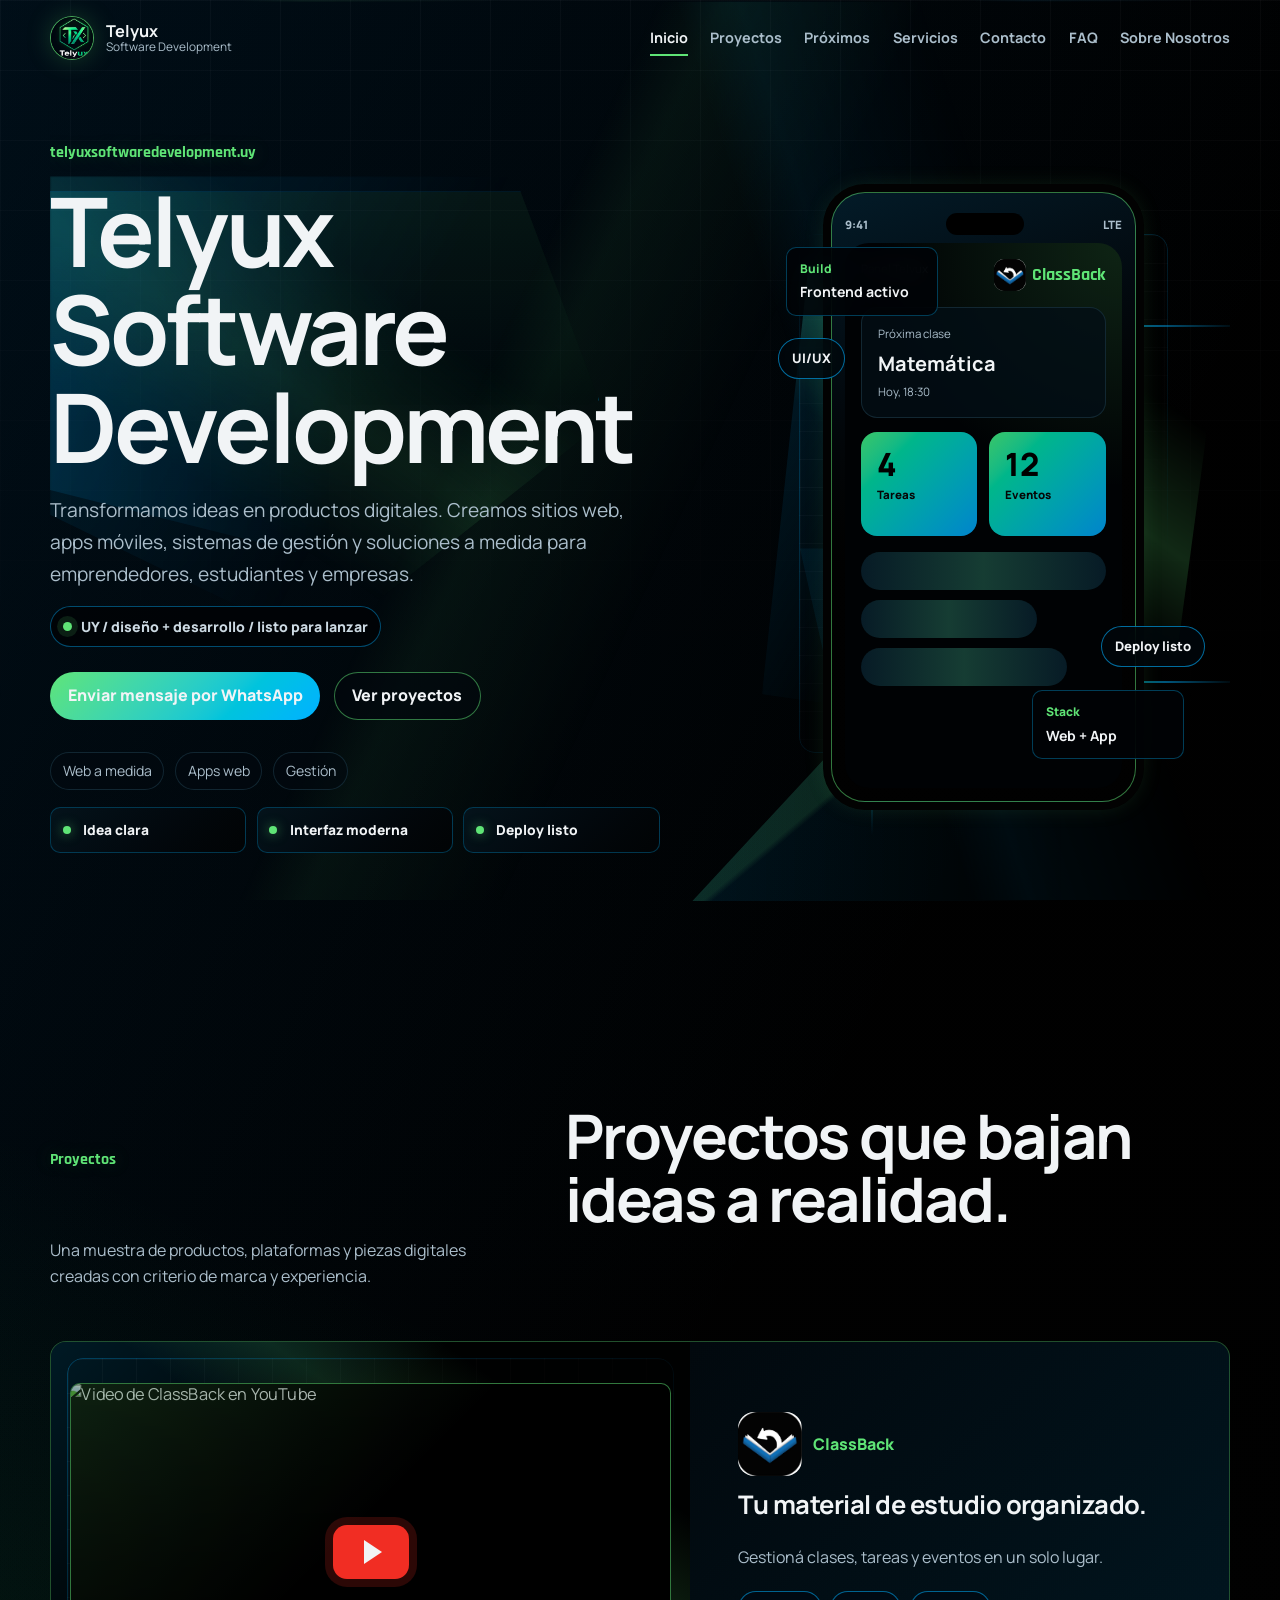
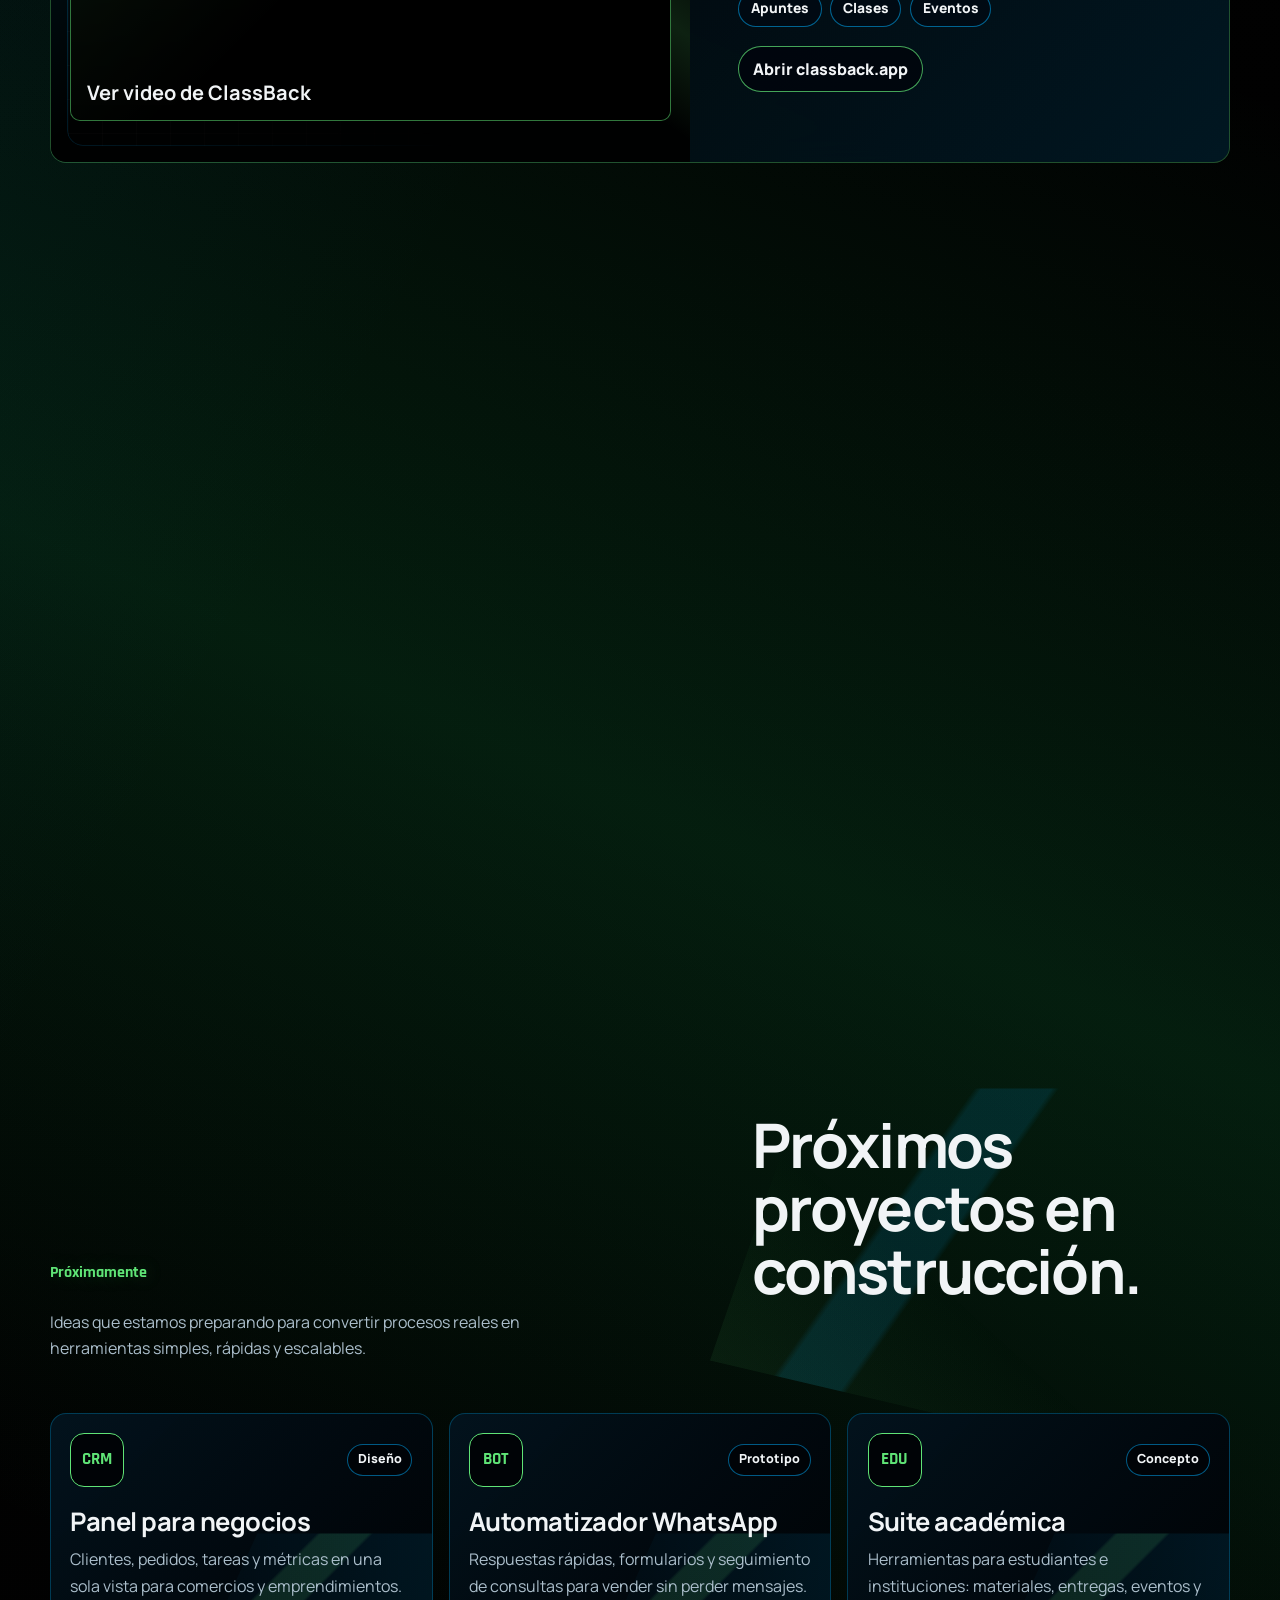
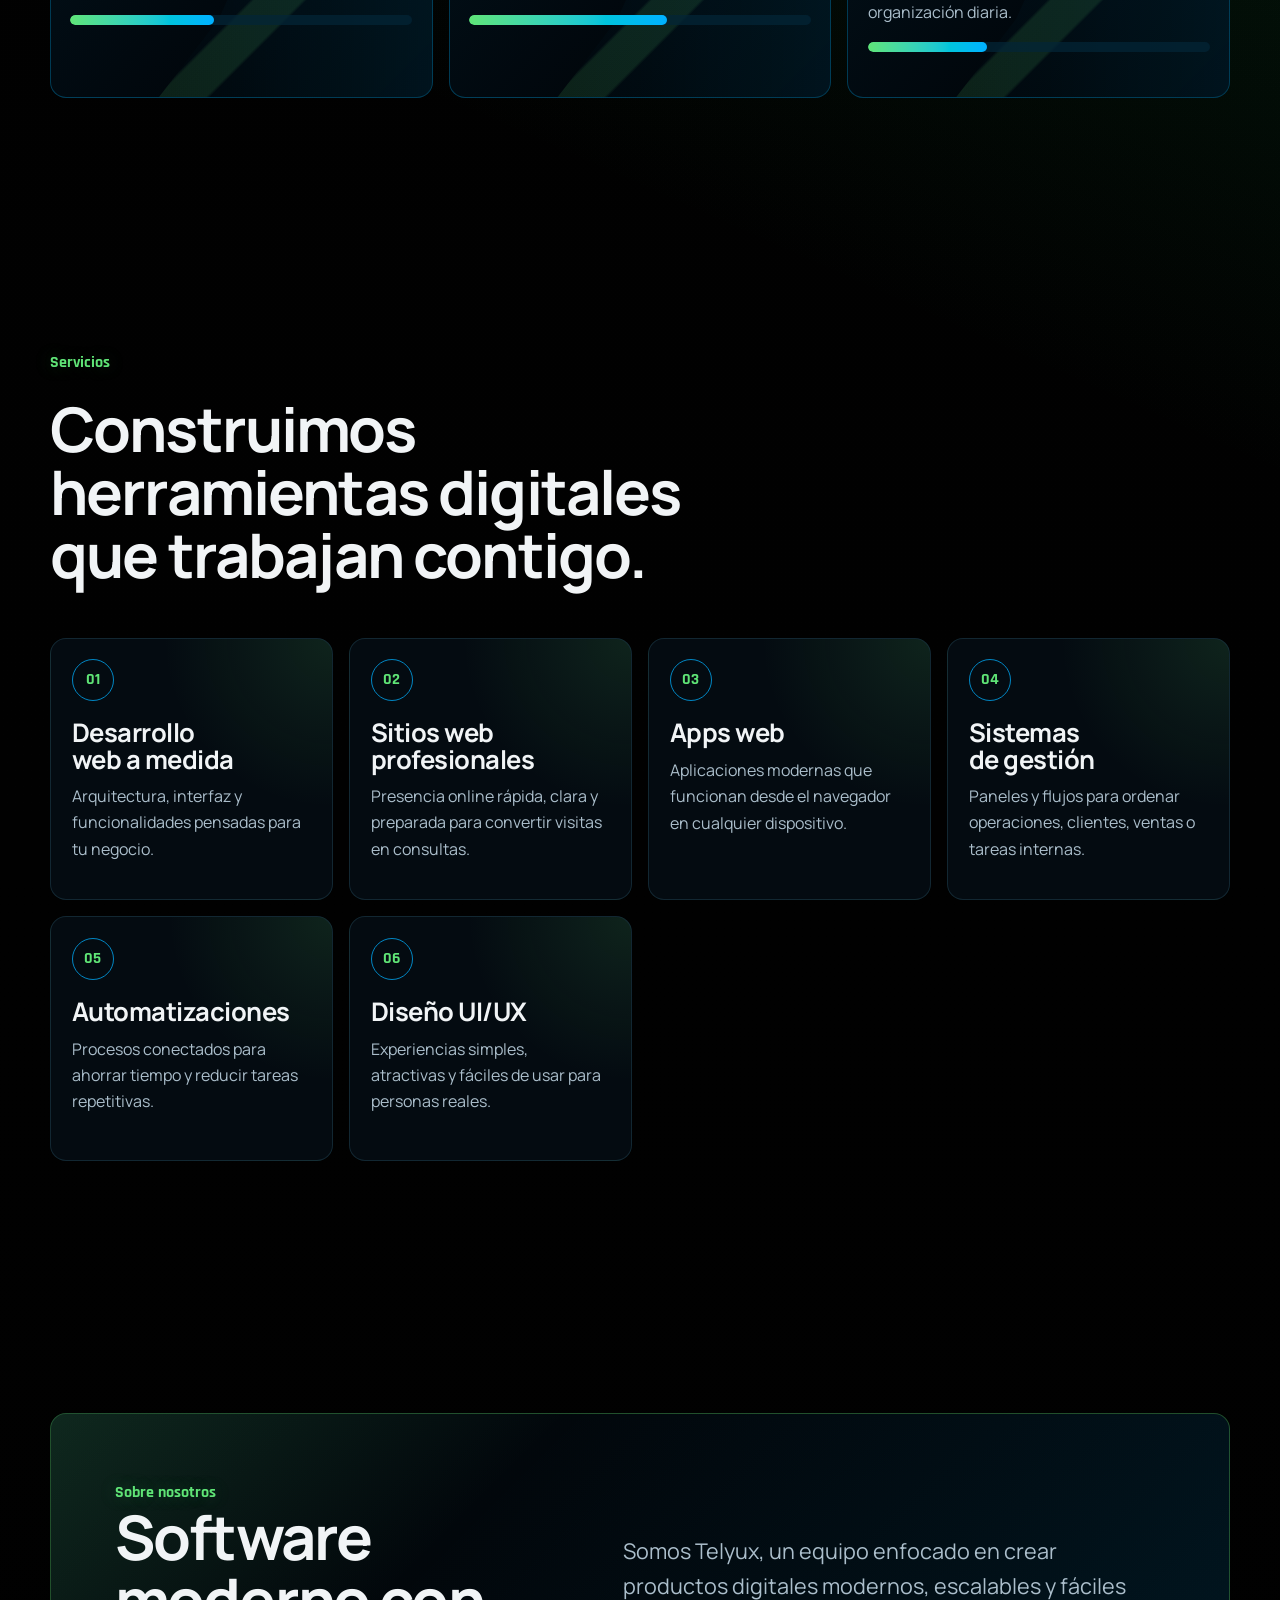
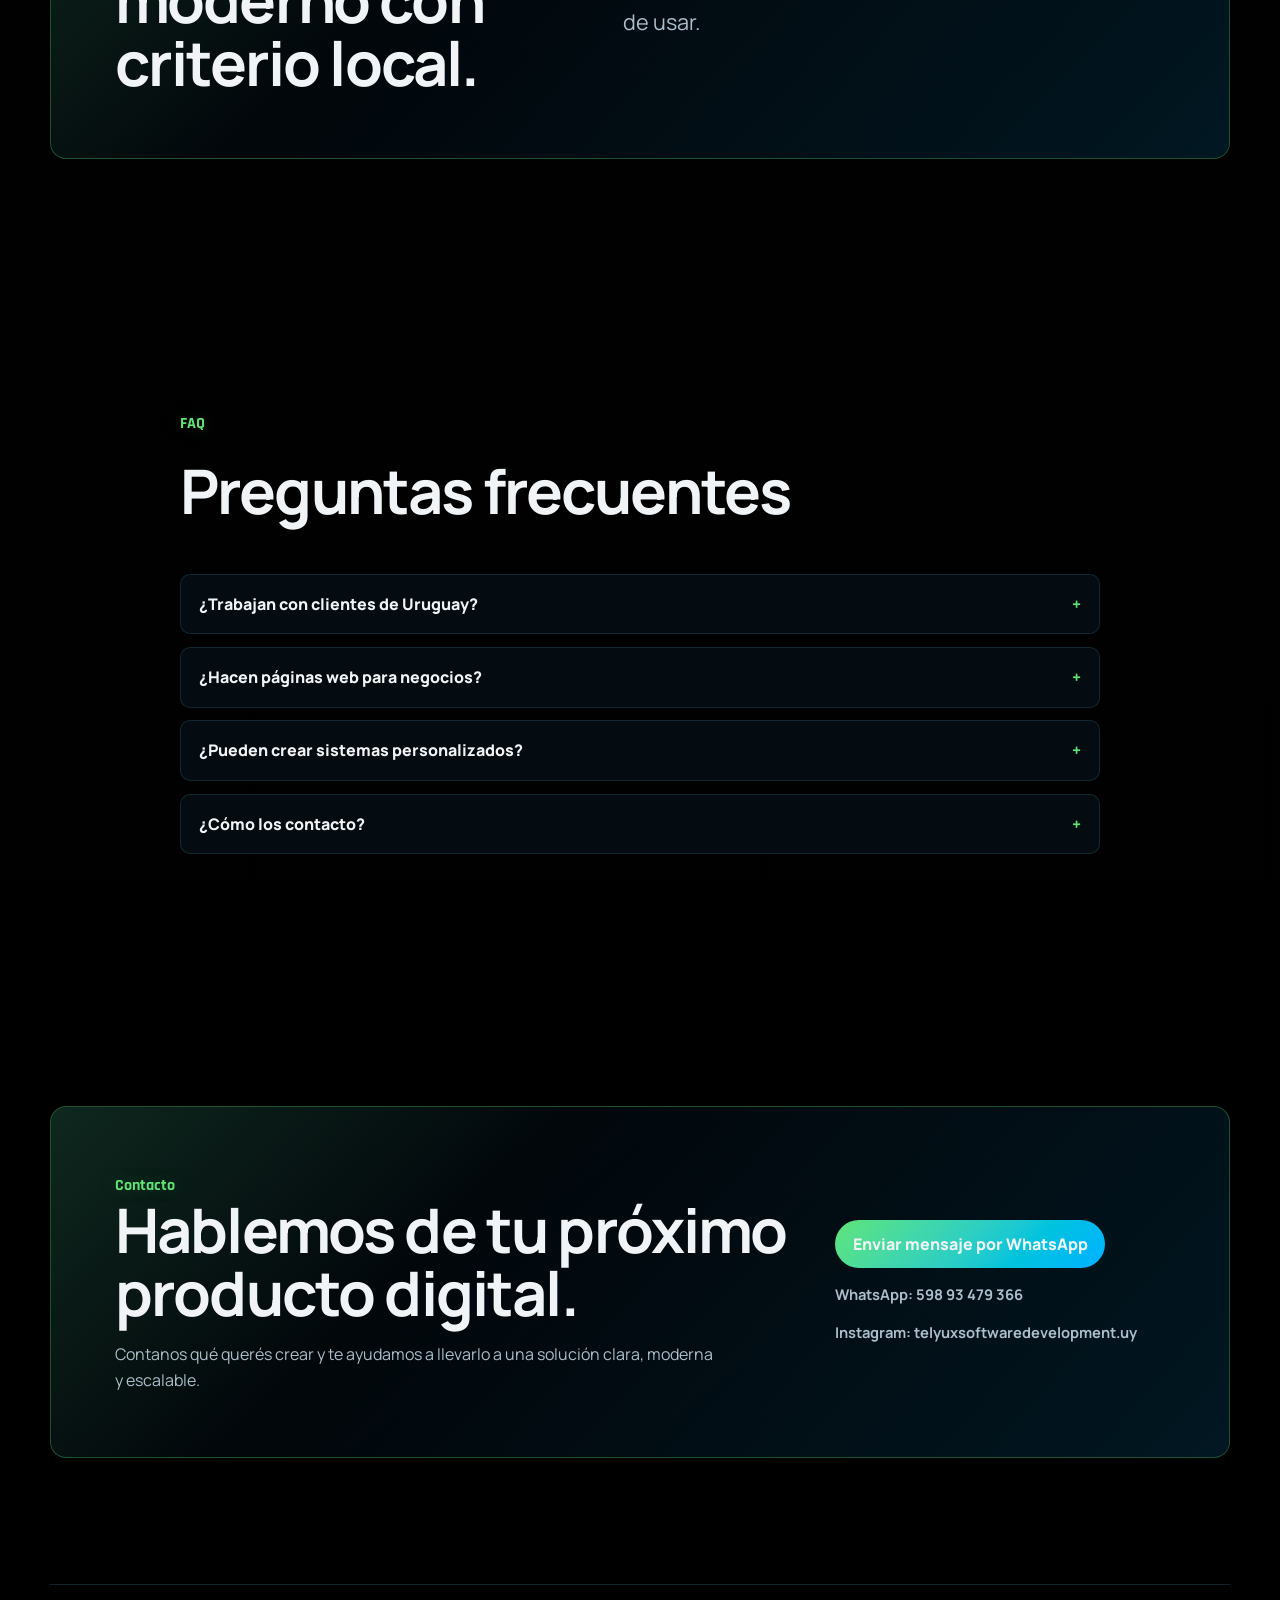
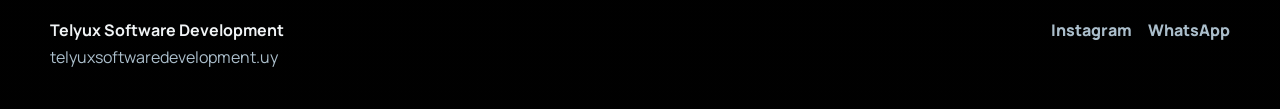
==== index.html @ 7e35c706 "Primer commit" ====
<!DOCTYPE html>
<html lang="es-UY">
  <head>
    <meta charset="UTF-8" />
    <meta name="viewport" content="width=device-width, initial-scale=1.0" />
    <title>Telyux Software Development | Desarrollo de software en Uruguay</title>
    <meta
      name="description"
      content="Telyux Software Development transforma ideas en productos digitales: sitios web, apps, sistemas de gestión, automatizaciones y soluciones a medida en Uruguay."
    />
    <meta name="theme-color" content="#050607" />
    <link rel="icon" href="assets/telyux-logo.png" />
    <link rel="preconnect" href="https://fonts.googleapis.com" />
    <link rel="preconnect" href="https://fonts.gstatic.com" crossorigin />
    <link
      href="https://fonts.googleapis.com/css2?family=Manrope:wght@400;500;600;700;800&family=Rajdhani:wght@600;700&display=swap"
      rel="stylesheet"
    />
    <link rel="stylesheet" href="styles.css" />
  </head>
  <body>
    <a class="skip-link" href="#inicio">Saltar al contenido</a>

    <header class="site-header" data-header>
      <nav class="nav" aria-label="Navegación principal">
        <a class="brand" href="#inicio" aria-label="Telyux Software Development">
          <img class="brand-mark" src="assets/telyux-logo.png" alt="" aria-hidden="true" />
          <span class="brand-text">
            <strong>Telyux</strong>
            <span>Software Development</span>
          </span>
        </a>

        <button class="nav-toggle" type="button" aria-expanded="false" aria-controls="nav-menu" data-nav-toggle>
          <span class="sr-only">Abrir menú</span>
          <span></span>
          <span></span>
          <span></span>
        </button>

        <div class="nav-menu" id="nav-menu" data-nav-menu>
          <a href="#inicio">Inicio</a>
          <a href="#proyectos">Proyectos</a>
          <a href="#proximamente">Próximos</a>
          <a href="#servicios">Servicios</a>
          <a href="#contacto">Contacto</a>
          <a href="#faq">FAQ</a>
          <a href="#sobre-nosotros">Sobre Nosotros</a>
        </div>
      </nav>
    </header>

    <main>
      <section class="hero section-shell" id="inicio">
        <div class="hero-grid">
          <div class="hero-copy reveal">
            <p class="signal-label">telyuxsoftwaredevelopment.uy</p>
            <h1>Telyux Software Development</h1>
            <p class="hero-lede">
              Transformamos ideas en productos digitales. Creamos sitios web, apps móviles, sistemas de gestión y
              soluciones a medida para emprendedores, estudiantes y empresas.
            </p>
            <div class="hero-command" aria-label="Estado de trabajo de Telyux">
              <span class="command-dot"></span>
              <span>UY / diseño + desarrollo / listo para lanzar</span>
            </div>
            <div class="hero-actions" aria-label="Acciones principales">
              <a class="button button-primary" href="https://wa.me/59893479366" target="_blank" rel="noopener">
                Enviar mensaje por WhatsApp
              </a>
              <a class="button button-secondary" href="#proyectos">Ver proyectos</a>
            </div>
            <div class="hero-proof" aria-label="Servicios destacados">
              <span>Web a medida</span>
              <span>Apps web</span>
              <span>Gestión</span>
            </div>
            <div class="hero-status" aria-label="Señales de valor de Telyux">
              <span>Idea clara</span>
              <span>Interfaz moderna</span>
              <span>Deploy listo</span>
            </div>
          </div>

          <div class="hero-visual reveal" aria-label="Mockup de una app creada por Telyux">
            <div class="hero-circuit" aria-hidden="true">
              <span></span>
              <span></span>
              <span></span>
            </div>
            <div class="app-mockup">
              <div class="phone-shell">
                <div class="phone-top">
                  <span>9:41</span>
                  <span class="camera"></span>
                  <span>LTE</span>
                </div>
                <div class="phone-content">
                  <div class="mock-header">
                    <span>Panel Telyux</span>
                    <strong>
                      <img src="assets/classback-icon.png" alt="" />
                      ClassBack
                    </strong>
                  </div>
                  <div class="mock-card mock-card-main">
                    <span>Próxima clase</span>
                    <strong>Matemática</strong>
                    <small>Hoy, 18:30</small>
                  </div>
                  <div class="mock-grid">
                    <div>
                      <span>4</span>
                      <small>Tareas</small>
                    </div>
                    <div>
                      <span>12</span>
                      <small>Eventos</small>
                    </div>
                  </div>
                  <div class="mock-list">
                    <span></span>
                    <span></span>
                    <span></span>
                  </div>
                </div>
              </div>
              <div class="floating-panel floating-panel-a">UI/UX</div>
              <div class="floating-panel floating-panel-b">Deploy listo</div>
              <div class="tech-card tech-card-a" aria-hidden="true">
                <span>Build</span>
                <strong>Frontend activo</strong>
              </div>
              <div class="tech-card tech-card-b" aria-hidden="true">
                <span>Stack</span>
                <strong>Web + App</strong>
              </div>
            </div>
          </div>
        </div>
      </section>

      <section class="section-shell projects-section" id="proyectos">
        <div class="section-heading project-heading reveal">
          <span class="signal-label">Proyectos</span>
          <h2>Proyectos que bajan ideas a realidad.</h2>
          <p>Una muestra de productos, plataformas y piezas digitales creadas con criterio de marca y experiencia.</p>
        </div>

        <article class="project-feature reveal">
          <div class="project-video classback-video" aria-label="Video de ClassBack">
            <a class="video-link" href="https://www.youtube.com/watch?v=ioEaihsfGdo" target="_blank" rel="noopener">
              <img src="https://i.ytimg.com/vi/ioEaihsfGdo/hqdefault.jpg" alt="Video de ClassBack en YouTube" />
              <span class="play-button" aria-hidden="true"></span>
              <strong>Ver video de ClassBack</strong>
            </a>
          </div>
          <div class="project-copy">
            <div class="project-brand">
              <img src="assets/classback-icon.png" alt="" />
              <span>ClassBack</span>
            </div>
            <h3>Tu material de estudio organizado.</h3>
            <p>Gestioná clases, tareas y eventos en un solo lugar.</p>
            <div class="project-badges" aria-label="Caracteristicas de ClassBack">
              <span>Apuntes</span>
              <span>Clases</span>
              <span>Eventos</span>
            </div>
            <a class="project-link" href="https://classback.app" target="_blank" rel="noopener">Abrir classback.app</a>
          </div>
        </article>

        <div class="project-grid" aria-label="Otros proyectos destacados">
          <article class="portfolio-card portfolio-card-red reveal">
            <div class="portfolio-logo">
              <img src="assets/tornalix-logo.png" alt="Logo de Tornalix" />
            </div>
            <div class="portfolio-copy">
              <span>Tornalix</span>
              <h3>La plataforma que organiza todo.</h3>
              <p>Torneos, inscripciones, rankings y calendarios para comunidades, clubes y organizadores.</p>
              <div class="product-pills" aria-label="Funciones de Tornalix">
                <span>Ligas</span>
                <span>Rankings</span>
                <span>Roles</span>
              </div>
              <div class="product-signal" aria-hidden="true">
                <span></span>
                <span></span>
                <span></span>
              </div>
            </div>
          </article>
          <article class="portfolio-card portfolio-card-violet reveal">
            <div class="portfolio-logo">
              <img src="assets/writenox-logo.png" alt="Logo de Writenox" />
            </div>
            <div class="portfolio-copy">
              <span>Writenox Studio</span>
              <h3>Crea historias virales.</h3>
              <p>Generador IA, editor vertical y suite creativa para contenido 9:16 con exportación directa.</p>
              <div class="product-pills" aria-label="Funciones de Writenox">
                <span>IA</span>
                <span>Editor 9:16</span>
                <span>Export</span>
              </div>
              <a class="project-link project-link-compact" href="https://writenox.com" target="_blank" rel="noopener">Abrir writenox.com</a>
              <div class="product-signal" aria-hidden="true">
                <span></span>
                <span></span>
                <span></span>
              </div>
            </div>
          </article>
        </div>

        <div class="execution-board reveal" aria-label="Proceso de trabajo de Telyux">
          <div class="board-header">
            <span>Proceso Telyux</span>
            <strong>Diseño, desarrollo y lanzamiento en un flujo claro.</strong>
          </div>
          <div class="board-grid">
            <article class="board-panel code-panel">
              <div class="panel-top">
                <span></span>
                <span></span>
                <span></span>
              </div>
              <pre><code>idea.producto = {
  web: "rápida",
  ui: "usable",
  deploy: "listo"
}</code></pre>
            </article>
            <article class="board-panel flow-panel">
              <div class="flow-node is-active">Brief</div>
              <div class="flow-line"></div>
              <div class="flow-node">UI/UX</div>
              <div class="flow-line"></div>
              <div class="flow-node">Código</div>
              <div class="flow-line"></div>
              <div class="flow-node">Online</div>
            </article>
            <article class="board-panel launch-panel">
              <span class="launch-badge">Entrega</span>
              <h3>Producto listo para usar</h3>
              <ul>
                <li>Responsive</li>
                <li>SEO básico</li>
                <li>Contacto directo</li>
              </ul>
            </article>
          </div>
        </div>
      </section>

      <section class="section-shell upcoming-section" id="proximamente">
        <div class="section-heading upcoming-heading reveal">
          <span class="signal-label">Próximamente</span>
          <h2>Próximos proyectos en construcción.</h2>
          <p>Ideas que estamos preparando para convertir procesos reales en herramientas simples, rápidas y escalables.</p>
        </div>

        <div class="upcoming-grid" aria-label="Próximos proyectos de Telyux">
          <article class="upcoming-card reveal">
            <div class="upcoming-top">
              <span class="upcoming-mark">CRM</span>
              <span class="upcoming-state">Diseño</span>
            </div>
            <h3>Panel para negocios</h3>
            <p>Clientes, pedidos, tareas y métricas en una sola vista para comercios y emprendimientos.</p>
            <div class="upcoming-progress" aria-hidden="true"><span style="--progress: 42%"></span></div>
          </article>

          <article class="upcoming-card reveal">
            <div class="upcoming-top">
              <span class="upcoming-mark">BOT</span>
              <span class="upcoming-state">Prototipo</span>
            </div>
            <h3>Automatizador WhatsApp</h3>
            <p>Respuestas rápidas, formularios y seguimiento de consultas para vender sin perder mensajes.</p>
            <div class="upcoming-progress" aria-hidden="true"><span style="--progress: 58%"></span></div>
          </article>

          <article class="upcoming-card reveal">
            <div class="upcoming-top">
              <span class="upcoming-mark">EDU</span>
              <span class="upcoming-state">Concepto</span>
            </div>
            <h3>Suite académica</h3>
            <p>Herramientas para estudiantes e instituciones: materiales, entregas, eventos y organización diaria.</p>
            <div class="upcoming-progress" aria-hidden="true"><span style="--progress: 35%"></span></div>
          </article>
        </div>
      </section>

      <section class="section-shell services-section" id="servicios">
        <div class="section-heading reveal">
          <span class="signal-label">Servicios</span>
          <h2>Construimos herramientas digitales que trabajan contigo.</h2>
        </div>
        <div class="services-grid">
          <article class="service-card reveal">
            <span class="service-icon">01</span>
            <h3>Desarrollo web a medida</h3>
            <p>Arquitectura, interfaz y funcionalidades pensadas para tu negocio.</p>
          </article>
          <article class="service-card reveal">
            <span class="service-icon">02</span>
            <h3>Sitios web profesionales</h3>
            <p>Presencia online rápida, clara y preparada para convertir visitas en consultas.</p>
          </article>
          <article class="service-card reveal">
            <span class="service-icon">03</span>
            <h3>Apps web</h3>
            <p>Aplicaciones modernas que funcionan desde el navegador en cualquier dispositivo.</p>
          </article>
          <article class="service-card reveal">
            <span class="service-icon">04</span>
            <h3>Sistemas de gestión</h3>
            <p>Paneles y flujos para ordenar operaciones, clientes, ventas o tareas internas.</p>
          </article>
          <article class="service-card reveal">
            <span class="service-icon">05</span>
            <h3>Automatizaciones</h3>
            <p>Procesos conectados para ahorrar tiempo y reducir tareas repetitivas.</p>
          </article>
          <article class="service-card reveal">
            <span class="service-icon">06</span>
            <h3>Diseño UI/UX</h3>
            <p>Experiencias simples, atractivas y fáciles de usar para personas reales.</p>
          </article>
        </div>
      </section>

      <section class="section-shell about-section" id="sobre-nosotros">
        <div class="about-panel reveal">
          <div>
            <span class="signal-label">Sobre nosotros</span>
            <h2>Software moderno con criterio local.</h2>
          </div>
          <p>
            Somos Telyux, un equipo enfocado en crear productos digitales modernos, escalables y fáciles de usar.
          </p>
        </div>
      </section>

      <section class="section-shell faq-section" id="faq">
        <div class="section-heading reveal">
          <span class="signal-label">FAQ</span>
          <h2>Preguntas frecuentes</h2>
        </div>
        <div class="faq-list reveal">
          <details>
            <summary>¿Trabajan con clientes de Uruguay?</summary>
            <p>Sí. Telyux trabaja con clientes de Uruguay y puede coordinar proyectos de forma remota o local.</p>
          </details>
          <details>
            <summary>¿Hacen páginas web para negocios?</summary>
            <p>Sí. Creamos sitios profesionales para negocios, marcas personales, emprendimientos y empresas.</p>
          </details>
          <details>
            <summary>¿Pueden crear sistemas personalizados?</summary>
            <p>Sí. Desarrollamos sistemas a medida para organizar procesos, datos, tareas y operaciones.</p>
          </details>
          <details>
            <summary>¿Cómo los contacto?</summary>
            <p>Podés escribir por WhatsApp al 598 93 479 366 o por Instagram como telyuxsoftwaredevelopment.uy.</p>
          </details>
        </div>
      </section>

      <section class="section-shell contact-section" id="contacto">
        <div class="contact-panel reveal">
          <div>
            <span class="signal-label">Contacto</span>
            <h2>Hablemos de tu próximo producto digital.</h2>
            <p>Contanos qué querés crear y te ayudamos a llevarlo a una solución clara, moderna y escalable.</p>
          </div>
          <div class="contact-actions">
            <a class="button button-primary" href="https://wa.me/59893479366" target="_blank" rel="noopener">
              Enviar mensaje por WhatsApp
            </a>
            <a class="contact-link" href="https://wa.me/59893479366" target="_blank" rel="noopener">WhatsApp: 598 93 479 366</a>
            <a class="contact-link" href="https://www.instagram.com/telyuxsoftwaredevelopment.uy/" target="_blank" rel="noopener">
              Instagram: telyuxsoftwaredevelopment.uy
            </a>
          </div>
        </div>
      </section>
    </main>

    <footer class="footer">
      <div>
        <strong>Telyux Software Development</strong>
        <span>telyuxsoftwaredevelopment.uy</span>
      </div>
      <div class="footer-links">
        <a href="https://www.instagram.com/telyuxsoftwaredevelopment.uy/" target="_blank" rel="noopener">Instagram</a>
        <a href="https://wa.me/59893479366" target="_blank" rel="noopener">WhatsApp</a>
      </div>
    </footer>

    <script src="main.js"></script>
  </body>
</html>
---- styles.css ----
:root {
  color-scheme: dark;
  --bg: oklch(0.075 0 0);
  --bg-deep: oklch(0.045 0 0);
  --surface: oklch(0.145 0.018 235);
  --surface-strong: oklch(0.215 0.032 235);
  --ink: oklch(0.965 0.004 230);
  --muted: oklch(0.79 0.028 238);
  --primary: oklch(0.82 0.19 147);
  --primary-strong: oklch(0.71 0.19 150);
  --accent: oklch(0.72 0.17 238);
  --accent-dark: oklch(0.28 0.09 244);
  --line: oklch(0.31 0.04 230 / 0.7);
  --glass: oklch(0.16 0.025 235 / 0.74);
  --radius-card: 16px;
  --radius-small: 10px;
  --shadow-neon: 0 0 26px oklch(0.78 0.18 147 / 0.22);
  --max-width: 1180px;
  --header-height: 76px;
  --mouse-x: 50vw;
  --mouse-y: 20vh;
}

* {
  box-sizing: border-box;
}

html {
  scroll-behavior: smooth;
}

body {
  min-width: 320px;
  margin: 0;
  background:
    linear-gradient(118deg, oklch(0.4 0.13 238 / 0.18), transparent 30%),
    linear-gradient(24deg, transparent 48%, oklch(0.67 0.18 150 / 0.16) 62%, transparent 76%),
    linear-gradient(180deg, var(--bg-deep), var(--bg) 38%, oklch(0.055 0 0));
  color: var(--ink);
  font-family: "Manrope", system-ui, -apple-system, BlinkMacSystemFont, "Segoe UI", sans-serif;
  line-height: 1.65;
  overflow-x: hidden;
}

body::before {
  position: fixed;
  inset: 0;
  z-index: -2;
  pointer-events: none;
  content: "";
  background-image:
    linear-gradient(oklch(0.9 0.02 230 / 0.035) 1px, transparent 1px),
    linear-gradient(90deg, oklch(0.9 0.02 230 / 0.035) 1px, transparent 1px);
  background-size: 70px 70px;
  mask-image: linear-gradient(to bottom, black, transparent 82%);
}

body::after {
  position: fixed;
  inset: 0;
  z-index: -1;
  pointer-events: none;
  content: "";
  background:
    linear-gradient(115deg, transparent 0 38%, oklch(0.82 0.19 147 / 0.055) 42%, transparent 54%),
    linear-gradient(72deg, transparent 0 62%, oklch(0.72 0.17 238 / 0.055) 66%, transparent 78%);
  background-position:
    calc(var(--mouse-x) * 0.015) calc(var(--mouse-y) * 0.01),
    calc(var(--mouse-x) * -0.012) calc(var(--mouse-y) * 0.008);
  opacity: 1;
}

a {
  color: inherit;
  text-decoration: none;
}

button,
a {
  -webkit-tap-highlight-color: transparent;
}

:focus-visible {
  outline: 3px solid var(--primary);
  outline-offset: 4px;
}

.sr-only,
.skip-link {
  position: absolute;
  width: 1px;
  height: 1px;
  padding: 0;
  margin: -1px;
  overflow: hidden;
  clip: rect(0, 0, 0, 0);
  white-space: nowrap;
  border: 0;
}

.skip-link:focus {
  width: auto;
  height: auto;
  clip: auto;
  top: 1rem;
  left: 1rem;
  z-index: 20;
  padding: 0.75rem 1rem;
  background: var(--primary);
  color: var(--bg-deep);
  border-radius: 999px;
  font-weight: 800;
}

.site-header {
  position: fixed;
  inset: 0 0 auto;
  z-index: 10;
  min-height: var(--header-height);
  border-bottom: 1px solid transparent;
  transition: background 220ms ease, border-color 220ms ease, backdrop-filter 220ms ease;
}

.site-header.is-scrolled {
  background: oklch(0.065 0 0 / 0.78);
  border-color: var(--line);
  backdrop-filter: blur(18px);
}

.nav {
  width: min(var(--max-width), calc(100% - 32px));
  min-height: var(--header-height);
  margin: 0 auto;
  display: flex;
  align-items: center;
  justify-content: space-between;
  gap: 1rem;
}

.brand {
  display: inline-flex;
  align-items: center;
  gap: 0.75rem;
  min-width: 0;
}

.brand-mark {
  position: relative;
  display: grid;
  place-items: center;
  overflow: hidden;
  border: 1px solid oklch(0.78 0.18 147 / 0.8);
  background:
    radial-gradient(circle at 50% 50%, oklch(0.78 0.18 147 / 0.24), transparent 56%),
    linear-gradient(145deg, oklch(0.13 0.045 236), oklch(0.055 0 0));
  color: var(--primary);
  box-shadow: var(--shadow-neon);
  object-fit: cover;
}

.brand-mark {
  width: 44px;
  height: 44px;
  border-radius: 50%;
  flex: 0 0 auto;
}

.brand-text {
  display: grid;
  line-height: 1.1;
}

.brand-text strong {
  font-size: 1.02rem;
}

.brand-text span {
  color: var(--muted);
  font-size: 0.74rem;
}

.nav-menu {
  display: flex;
  align-items: center;
  justify-content: flex-end;
  gap: clamp(0.6rem, 2vw, 1.4rem);
  font-size: 0.9rem;
  font-weight: 700;
  color: var(--muted);
}

.nav-menu a {
  position: relative;
  padding: 0.4rem 0;
}

.nav-menu a::after {
  position: absolute;
  right: 0;
  bottom: 0;
  left: 0;
  height: 2px;
  content: "";
  background: var(--primary);
  transform: scaleX(0);
  transform-origin: right;
  transition: transform 220ms ease;
}

.nav-menu a:hover,
.nav-menu a.is-active {
  color: var(--ink);
}

.nav-menu a:hover::after,
.nav-menu a.is-active::after {
  transform: scaleX(1);
  transform-origin: left;
}

.nav-toggle {
  display: none;
  width: 44px;
  height: 44px;
  border: 1px solid var(--line);
  border-radius: 12px;
  background: var(--surface);
  color: var(--ink);
}

.nav-toggle span:not(.sr-only) {
  display: block;
  width: 18px;
  height: 2px;
  margin: 4px auto;
  background: currentColor;
  border-radius: 999px;
}

.section-shell {
  width: min(var(--max-width), calc(100% - 32px));
  margin: 0 auto;
  padding: clamp(72px, 10vw, 126px) 0;
  scroll-margin-top: var(--header-height);
}

.hero {
  position: relative;
  overflow: clip;
  min-height: 100svh;
  display: grid;
  align-items: center;
  padding-top: calc(var(--header-height) + clamp(32px, 5vw, 64px));
  isolation: isolate;
}

.hero::before {
  position: absolute;
  inset: 18% auto auto 0;
  z-index: -1;
  width: min(620px, 48vw);
  height: 48%;
  content: "";
  background:
    linear-gradient(118deg, oklch(0.72 0.17 238 / 0.12), transparent 54%),
    linear-gradient(34deg, transparent 30%, oklch(0.82 0.19 147 / 0.1) 48%, transparent 66%);
  clip-path: polygon(0 0, 78% 0, 100% 42%, 44% 100%, 0 72%);
  filter: blur(1px);
}

.hero::after {
  position: absolute;
  inset: auto 0 8% auto;
  z-index: -1;
  width: min(560px, 42vw);
  height: 36%;
  content: "";
  background:
    linear-gradient(140deg, transparent 0 38%, oklch(0.82 0.19 147 / 0.12) 39% 45%, transparent 46%),
    linear-gradient(90deg, oklch(0.72 0.17 238 / 0.1), transparent 70%);
  clip-path: polygon(20% 0, 100% 0, 100% 76%, 72% 100%, 0 100%, 28% 54%);
}

.hero-grid {
  display: grid;
  grid-template-columns: minmax(0, 1.05fr) minmax(320px, 0.85fr);
  align-items: center;
  gap: clamp(2rem, 6vw, 5rem);
}

.hero-copy {
  position: relative;
  isolation: isolate;
}

.hero-copy::before {
  position: absolute;
  inset: 3.2rem auto auto -0.85rem;
  z-index: -1;
  width: min(620px, 92%);
  height: clamp(210px, 28vw, 360px);
  content: "";
  border: 1px solid oklch(0.72 0.17 238 / 0.16);
  background:
    linear-gradient(90deg, oklch(0.72 0.17 238 / 0.16), transparent 54%),
    linear-gradient(180deg, oklch(0.82 0.19 147 / 0.08), transparent 64%);
  clip-path: polygon(0 0, 86% 0, 100% 58%, 46% 100%, 0 82%);
  opacity: 0.82;
  animation: hero-panel-breathe 7s ease-in-out infinite;
}

.hero-copy::after {
  position: absolute;
  top: 3.2rem;
  left: -0.85rem;
  z-index: -1;
  width: 2px;
  height: clamp(210px, 28vw, 360px);
  content: "";
  background: linear-gradient(180deg, transparent, var(--primary), var(--accent), transparent);
  animation: hero-rail-scan 3.8s ease-in-out infinite;
}

.signal-label {
  width: fit-content;
  margin: 0 0 1rem;
  color: var(--primary);
  font-family: "Rajdhani", system-ui, sans-serif;
  font-weight: 700;
  letter-spacing: 0;
  text-shadow: 0 0 18px oklch(0.82 0.19 147 / 0.28);
  animation: label-pulse 4.8s ease-in-out infinite;
}

h1,
h2,
h3,
p {
  margin-top: 0;
}

h1,
h2,
h3 {
  text-wrap: balance;
  line-height: 1.02;
}

h1 {
  position: relative;
  max-width: 820px;
  margin-bottom: 1.2rem;
  font-size: clamp(3rem, 8.4vw, 6rem);
  letter-spacing: -0.035em;
  text-shadow: 0 0 0 transparent;
  animation: title-breathe 6.5s ease-in-out infinite;
}

h2 {
  max-width: 760px;
  margin-bottom: 0;
  font-size: clamp(2rem, 4.8vw, 4.3rem);
  letter-spacing: -0.03em;
}

h3 {
  font-size: clamp(1.25rem, 2vw, 1.65rem);
  letter-spacing: -0.02em;
}

.hero-lede {
  max-width: 68ch;
  margin-bottom: 1rem;
  color: var(--muted);
  font-size: clamp(1rem, 1.55vw, 1.2rem);
  text-wrap: pretty;
}

.hero-command {
  width: fit-content;
  max-width: 100%;
  display: inline-flex;
  align-items: center;
  gap: 0.6rem;
  margin-bottom: 1.55rem;
  border: 1px solid oklch(0.72 0.17 238 / 0.42);
  border-radius: 999px;
  padding: 0.48rem 0.72rem;
  background: oklch(0.09 0.018 235 / 0.82);
  color: oklch(0.88 0.02 238);
  font-size: 0.88rem;
  font-weight: 800;
  animation: command-float 5.4s ease-in-out infinite;
}

.command-dot {
  width: 9px;
  height: 9px;
  border-radius: 50%;
  background: var(--primary);
  box-shadow: 0 0 0 6px oklch(0.82 0.19 147 / 0.12);
  animation: dot-pulse 1.8s ease-out infinite;
}

.hero-actions,
.contact-actions {
  display: flex;
  flex-wrap: wrap;
  align-items: center;
  gap: 0.85rem;
}

.button {
  position: relative;
  overflow: hidden;
  display: inline-flex;
  min-height: 48px;
  align-items: center;
  justify-content: center;
  border-radius: 999px;
  padding: 0.78rem 1.1rem;
  font-weight: 800;
  line-height: 1.15;
  transition: transform 180ms ease, background 180ms ease, border-color 180ms ease;
}

.button::before {
  position: absolute;
  inset: -20% auto -20% -45%;
  width: 42%;
  content: "";
  background: linear-gradient(90deg, transparent, oklch(1 0 0 / 0.42), transparent);
  transform: skewX(-18deg);
  opacity: 0;
}

.button:hover {
  transform: translateY(-2px);
}

.button-primary::before {
  animation: button-sheen 4.2s ease-in-out infinite;
}

.button-primary {
  background: linear-gradient(135deg, var(--primary), var(--accent));
  color: var(--ink);
}

.button-secondary {
  border: 1px solid oklch(0.78 0.18 147 / 0.55);
  background: oklch(0.13 0.02 235 / 0.62);
  color: var(--ink);
}

.hero-proof {
  display: flex;
  flex-wrap: wrap;
  gap: 0.7rem;
  margin-top: 2rem;
}

.hero-proof span {
  border: 1px solid var(--line);
  border-radius: 999px;
  padding: 0.4rem 0.72rem;
  background: oklch(0.14 0.02 235 / 0.58);
  color: var(--muted);
  font-size: 0.88rem;
}

.hero-status {
  display: grid;
  grid-template-columns: repeat(3, minmax(0, 1fr));
  gap: 0.65rem;
  max-width: 620px;
  margin-top: 1.1rem;
}

.hero-status span {
  position: relative;
  overflow: hidden;
  min-height: 46px;
  display: flex;
  align-items: center;
  border: 1px solid oklch(0.42 0.09 235 / 0.62);
  border-radius: var(--radius-small);
  padding: 0.58rem 0.72rem 0.58rem 2rem;
  background:
    linear-gradient(135deg, oklch(0.18 0.03 236 / 0.86), oklch(0.08 0.014 235 / 0.86)),
    var(--surface);
  color: var(--ink);
  font-size: 0.86rem;
  font-weight: 800;
}

.hero-status span::before {
  position: absolute;
  left: 0.72rem;
  width: 8px;
  height: 8px;
  content: "";
  border-radius: 50%;
  background: var(--primary);
  box-shadow: 0 0 12px oklch(0.82 0.19 147 / 0.58);
}

.hero-status span::after {
  position: absolute;
  inset: auto 0 0;
  height: 2px;
  content: "";
  background: linear-gradient(90deg, transparent, var(--primary), var(--accent), transparent);
  transform: translateX(-100%);
  animation: status-line-pass 3.6s ease-in-out infinite;
}

.hero-status span:nth-child(2)::after {
  animation-delay: 0.45s;
}

.hero-status span:nth-child(3)::after {
  animation-delay: 0.9s;
}

.hero-visual {
  position: relative;
  min-height: 620px;
  display: grid;
  place-items: center;
  max-width: 100%;
}

.hero-circuit {
  position: absolute;
  inset: 7% -5% 8% 0;
  pointer-events: none;
}

.hero-circuit span {
  position: absolute;
  display: block;
  height: 2px;
  background: linear-gradient(90deg, transparent, var(--primary), var(--accent), transparent);
  opacity: 0.48;
  transform-origin: left;
  animation: circuit-flow 5.4s ease-in-out infinite;
}

.hero-circuit span:nth-child(1) {
  top: 18%;
  right: 2%;
  width: 260px;
  transform: rotate(0deg);
}

.hero-circuit span:nth-child(2) {
  top: 56%;
  right: 14%;
  width: 310px;
  transform: rotate(90deg);
  animation-delay: 0.6s;
}

.hero-circuit span:nth-child(3) {
  bottom: 14%;
  right: 3%;
  width: 220px;
  transform: rotate(0deg);
  animation-delay: 1.2s;
}

.app-mockup {
  position: relative;
  width: min(100%, 410px);
  min-height: 560px;
  display: grid;
  place-items: center;
}

.app-mockup::before {
  position: absolute;
  inset: 12% -10% 8% -4%;
  content: "";
  border-radius: var(--radius-card);
  background:
    linear-gradient(120deg, oklch(0.72 0.17 238 / 0.16), transparent 44%),
    linear-gradient(35deg, transparent 46%, oklch(0.82 0.19 147 / 0.18) 60%, transparent 78%);
  clip-path: polygon(10% 0, 100% 0, 86% 100%, 0 88%);
  filter: blur(1px);
}

.app-mockup::after {
  position: absolute;
  inset: 7% 5% 8%;
  content: "";
  border: 1px solid oklch(0.72 0.17 238 / 0.22);
  border-radius: var(--radius-card);
  background-image:
    linear-gradient(oklch(0.9 0.02 230 / 0.035) 1px, transparent 1px),
    linear-gradient(90deg, oklch(0.9 0.02 230 / 0.035) 1px, transparent 1px);
  background-size: 28px 28px;
  mask-image: linear-gradient(135deg, transparent, black 28%, transparent 78%);
  pointer-events: none;
}

.phone-shell {
  position: relative;
  z-index: 1;
  width: min(305px, 80vw);
  aspect-ratio: 9 / 18;
  border: 1px solid oklch(0.78 0.18 147 / 0.56);
  border-radius: 34px;
  padding: 0.8rem;
  background:
    linear-gradient(160deg, oklch(0.21 0.04 235), oklch(0.065 0 0) 54%),
    var(--bg);
  box-shadow: 0 0 0 8px oklch(0.08 0 0), var(--shadow-neon);
  animation: device-float 7s ease-in-out infinite;
}

.phone-top {
  height: 38px;
  display: flex;
  align-items: center;
  justify-content: space-between;
  color: var(--muted);
  font-size: 0.72rem;
  font-weight: 800;
}

.camera {
  width: 78px;
  height: 22px;
  border-radius: 999px;
  background: oklch(0.035 0 0);
}

.phone-content {
  height: calc(100% - 38px);
  border-radius: 24px;
  padding: 1rem;
  background:
    radial-gradient(circle at 100% 0%, oklch(0.78 0.18 147 / 0.16), transparent 40%),
    oklch(0.085 0.014 235);
  overflow: hidden;
}

.mock-header {
  display: flex;
  align-items: flex-start;
  justify-content: space-between;
  gap: 0.8rem;
  margin-bottom: 1rem;
}

.mock-header span,
.mock-card span,
.mock-card small,
.mock-grid small {
  color: var(--muted);
  font-size: 0.72rem;
}

.mock-header strong {
  display: inline-flex;
  align-items: center;
  gap: 0.4rem;
  color: var(--primary);
  font-family: "Rajdhani", system-ui, sans-serif;
  font-size: 1.1rem;
}

.mock-header img {
  width: 32px;
  height: 32px;
  border-radius: 10px;
  object-fit: cover;
}

.mock-card {
  border: 1px solid var(--line);
  border-radius: var(--radius-card);
  background: oklch(0.16 0.025 235 / 0.78);
}

.mock-card-main {
  padding: 1rem;
  margin-bottom: 0.85rem;
}

.mock-card-main strong,
.mock-card-main small,
.mock-card-main span {
  display: block;
}

.mock-card-main strong {
  margin: 0.25rem 0 0.1rem;
  font-size: 1.25rem;
}

.mock-grid {
  display: grid;
  grid-template-columns: 1fr 1fr;
  gap: 0.75rem;
  margin-bottom: 1rem;
}

.mock-grid div {
  min-height: 104px;
  border-radius: var(--radius-card);
  padding: 1rem;
  background: linear-gradient(135deg, oklch(0.73 0.18 150), oklch(0.58 0.16 238));
  color: var(--bg-deep);
}

.mock-grid span {
  display: block;
  color: var(--bg-deep);
  font-size: 2rem;
  font-weight: 800;
  line-height: 1;
}

.mock-grid small {
  color: oklch(0.12 0 0);
  font-weight: 800;
}

.mock-list {
  display: grid;
  gap: 0.65rem;
}

.mock-list span {
  height: 38px;
  border-radius: 999px;
  background: oklch(0.24 0.04 235 / 0.8);
  overflow: hidden;
  position: relative;
}

.mock-list span::after {
  position: absolute;
  inset: 0;
  content: "";
  background: linear-gradient(90deg, transparent, oklch(0.78 0.18 147 / 0.18), transparent);
  animation: loading-pass 2.4s ease-in-out infinite;
}

.mock-list span:nth-child(2) {
  width: 72%;
}

.mock-list span:nth-child(3) {
  width: 84%;
}

.floating-panel {
  position: absolute;
  z-index: 2;
  border: 1px solid oklch(0.68 0.16 238 / 0.65);
  border-radius: 999px;
  padding: 0.55rem 0.8rem;
  background: oklch(0.12 0.02 235 / 0.78);
  color: var(--ink);
  font-size: 0.82rem;
  font-weight: 800;
  backdrop-filter: blur(12px);
}

.floating-panel-a {
  top: 24%;
  left: 0;
  animation: float-soft 5.8s ease-in-out infinite;
}

.floating-panel-b {
  right: -4%;
  bottom: 22%;
  animation: float-soft 6.4s ease-in-out infinite reverse;
}

.tech-card {
  position: absolute;
  z-index: 2;
  min-width: 152px;
  border: 1px solid oklch(0.42 0.09 235 / 0.72);
  border-radius: var(--radius-small);
  padding: 0.7rem 0.8rem;
  background: oklch(0.09 0.018 235 / 0.86);
  backdrop-filter: blur(14px);
}

.tech-card span,
.tech-card strong {
  display: block;
}

.tech-card span {
  color: var(--primary);
  font-size: 0.75rem;
  font-weight: 800;
}

.tech-card strong {
  margin-top: 0.12rem;
  color: var(--ink);
  font-size: 0.88rem;
}

.tech-card-a {
  top: 9%;
  left: 2%;
  animation: float-soft 6.8s ease-in-out infinite;
}

.tech-card-b {
  right: 1%;
  bottom: 7%;
  animation: float-soft 7.2s ease-in-out infinite reverse;
}

.section-heading {
  display: grid;
  gap: 0.4rem;
  margin-bottom: clamp(2rem, 4vw, 3.2rem);
}

.project-heading {
  grid-template-columns: minmax(0, 0.65fr) minmax(320px, 0.85fr);
  align-items: center;
}

.project-heading p {
  max-width: 46ch;
  margin: 0;
  color: var(--muted);
}

.project-feature,
.about-panel,
.contact-panel {
  position: relative;
  overflow: hidden;
  border: 1px solid oklch(0.78 0.18 147 / 0.36);
  border-radius: var(--radius-card);
  background: linear-gradient(145deg, var(--glass), oklch(0.09 0.01 235 / 0.9));
  backdrop-filter: blur(18px);
}

.project-feature::before,
.about-panel::before,
.contact-panel::before {
  position: absolute;
  inset: 0;
  content: "";
  background: linear-gradient(135deg, oklch(0.78 0.18 147 / 0.18), transparent 34%, oklch(0.68 0.16 238 / 0.16));
  opacity: 0.8;
  pointer-events: none;
}

.project-feature {
  display: grid;
  grid-template-columns: minmax(300px, 0.95fr) minmax(0, 0.8fr);
  align-items: center;
  margin-bottom: 1rem;
}

.project-preview,
.project-video,
.project-copy,
.about-panel > *,
.contact-panel > * {
  position: relative;
  z-index: 1;
}

.project-video {
  align-self: stretch;
  min-height: 420px;
  display: grid;
  place-items: center;
  padding: clamp(0.8rem, 2vw, 1.2rem);
  background:
    linear-gradient(135deg, oklch(0.72 0.17 238 / 0.14), transparent 38%),
    linear-gradient(35deg, transparent 54%, oklch(0.82 0.19 147 / 0.14) 66%, transparent 80%),
    oklch(0.055 0.01 235);
}

.project-video::before {
  position: absolute;
  inset: 1rem;
  content: "";
  border: 1px solid oklch(0.72 0.17 238 / 0.28);
  border-radius: var(--radius-card);
  background-image:
    linear-gradient(oklch(0.9 0.02 230 / 0.04) 1px, transparent 1px),
    linear-gradient(90deg, oklch(0.9 0.02 230 / 0.04) 1px, transparent 1px);
  background-size: 34px 34px;
  mask-image: linear-gradient(135deg, black, transparent 78%);
  pointer-events: none;
}

.video-link {
  position: relative;
  z-index: 1;
  width: 100%;
  max-width: 640px;
  aspect-ratio: 16 / 9;
  min-height: 260px;
  display: grid;
  place-items: center;
  overflow: hidden;
  border: 1px solid oklch(0.82 0.19 147 / 0.52);
  border-radius: var(--radius-small);
  background: oklch(0.03 0 0);
  isolation: isolate;
}

.video-link img {
  position: absolute;
  inset: 0;
  width: 100%;
  height: 100%;
  object-fit: cover;
  opacity: 0.8;
  transform: scale(1.02);
  transition: transform 260ms ease, opacity 260ms ease;
}

.video-link::after {
  position: absolute;
  inset: 0;
  content: "";
  background:
    linear-gradient(180deg, oklch(0 0 0 / 0.08), oklch(0 0 0 / 0.52)),
    linear-gradient(135deg, oklch(0.82 0.19 147 / 0.16), transparent 46%);
}

.video-link:hover img {
  opacity: 0.95;
  transform: scale(1.06);
}

.play-button {
  position: relative;
  z-index: 1;
  width: 76px;
  height: 54px;
  display: grid;
  place-items: center;
  border-radius: 14px;
  background: oklch(0.62 0.23 29);
  box-shadow: 0 0 0 8px oklch(0.62 0.23 29 / 0.18);
}

.play-button::before {
  width: 0;
  height: 0;
  margin-left: 5px;
  content: "";
  border-top: 12px solid transparent;
  border-bottom: 12px solid transparent;
  border-left: 18px solid var(--ink);
}

.video-link strong {
  position: absolute;
  z-index: 1;
  right: 1rem;
  bottom: 1rem;
  left: 1rem;
  color: var(--ink);
  font-size: clamp(1rem, 1.7vw, 1.25rem);
  line-height: 1.15;
}

.project-link {
  display: inline-flex;
  width: fit-content;
  min-height: 42px;
  align-items: center;
  justify-content: center;
  margin-top: 1.2rem;
  border: 1px solid oklch(0.82 0.19 147 / 0.72);
  border-radius: 999px;
  padding: 0.55rem 0.85rem;
  background: oklch(0.1 0.03 235 / 0.8);
  color: var(--ink);
  font-weight: 800;
  transition: transform 180ms ease, border-color 180ms ease, background 180ms ease;
}

.project-link:hover {
  transform: translateY(-2px);
  border-color: var(--primary);
  background: oklch(0.16 0.045 235 / 0.9);
}

.project-link-compact {
  min-height: 36px;
  margin-top: 0.9rem;
  padding: 0.45rem 0.72rem;
  font-size: 0.84rem;
}

.project-preview {
  min-height: 420px;
  align-self: stretch;
  padding: clamp(1rem, 3vw, 2rem);
  display: grid;
  align-content: center;
  background:
    linear-gradient(135deg, oklch(0.68 0.16 238 / 0.14), transparent 34%),
    linear-gradient(35deg, transparent 55%, oklch(0.82 0.19 147 / 0.14) 67%, transparent 82%),
    oklch(0.055 0.01 235);
}

.project-preview::before {
  position: absolute;
  inset: 1rem;
  content: "";
  border: 1px solid oklch(0.68 0.16 238 / 0.28);
  border-radius: var(--radius-card);
  background-image:
    linear-gradient(oklch(0.9 0.02 230 / 0.045) 1px, transparent 1px),
    linear-gradient(90deg, oklch(0.9 0.02 230 / 0.045) 1px, transparent 1px);
  background-size: 34px 34px;
  mask-image: linear-gradient(135deg, black, transparent 78%);
}

.preview-toolbar,
.classback-window {
  position: relative;
  z-index: 1;
}

.preview-toolbar {
  display: flex;
  align-items: center;
  gap: 0.55rem;
  max-width: 520px;
  margin: 0 auto 0.9rem;
  border: 1px solid var(--line);
  border-radius: 999px;
  padding: 0.5rem 0.75rem;
  background: oklch(0.11 0.02 235 / 0.84);
  color: var(--muted);
  font-size: 0.82rem;
}

.preview-toolbar strong {
  margin-left: auto;
  color: var(--primary);
  font-size: 0.78rem;
}

.status-dot {
  width: 9px;
  height: 9px;
  border-radius: 50%;
  background: var(--primary);
  box-shadow: 0 0 0 6px oklch(0.78 0.18 147 / 0.12);
  animation: dot-pulse 1.8s ease-out infinite;
}

.classback-window {
  max-width: 520px;
  margin: 0 auto;
  border: 1px solid oklch(0.68 0.16 238 / 0.52);
  border-radius: var(--radius-card);
  padding: clamp(1rem, 2vw, 1.35rem);
  background: linear-gradient(160deg, oklch(0.12 0.025 236 / 0.96), oklch(0.055 0 0 / 0.96));
  transform: perspective(900px) rotateX(3deg) rotateY(-4deg);
}

.classback-topline,
.classback-columns {
  display: flex;
  align-items: center;
  gap: 0.75rem;
}

.classback-topline {
  justify-content: space-between;
  margin-bottom: 1rem;
  color: var(--muted);
  font-weight: 800;
}

.classback-topline img {
  width: 34px;
  height: 34px;
  border-radius: 10px;
  object-fit: cover;
  margin-right: auto;
}

.classback-hero {
  display: grid;
  grid-template-columns: 1fr auto;
  align-items: center;
  gap: 1rem;
  border: 1px solid var(--line);
  border-radius: var(--radius-card);
  padding: 1rem;
  background: oklch(0.09 0.02 235 / 0.86);
}

.classback-hero p {
  margin: 0;
  max-width: 12ch;
  color: var(--ink);
  font-size: clamp(1.35rem, 2.7vw, 2.2rem);
  font-weight: 800;
  line-height: 1.02;
}

.mini-calendar {
  width: 118px;
  display: grid;
  grid-template-columns: repeat(2, 1fr);
  gap: 0.55rem;
}

.mini-calendar span {
  aspect-ratio: 1;
  border-radius: 12px;
  background: linear-gradient(135deg, var(--primary), var(--accent));
}

.mini-calendar span:nth-child(2),
.mini-calendar span:nth-child(3) {
  background: oklch(0.21 0.05 238);
}

.classback-columns {
  margin-top: 0.9rem;
}

.classback-columns div {
  flex: 1;
  min-height: 96px;
  border: 1px solid var(--line);
  border-radius: var(--radius-card);
  padding: 0.9rem;
  background: oklch(0.13 0.025 235 / 0.78);
}

.classback-columns small,
.classback-columns strong {
  display: block;
}

.classback-columns small {
  color: var(--muted);
}

.classback-columns strong {
  margin-top: 0.25rem;
}

.classback-timeline {
  display: grid;
  gap: 0.55rem;
  margin-top: 1rem;
}

.classback-timeline span {
  height: 14px;
  border-radius: 999px;
  background: oklch(0.24 0.04 235);
  position: relative;
  overflow: hidden;
}

.classback-timeline span::after {
  position: absolute;
  inset: 0;
  width: 46%;
  content: "";
  border-radius: inherit;
  background: linear-gradient(90deg, var(--primary), var(--accent));
  animation: progress-slide 3.2s ease-in-out infinite;
}

.project-copy {
  padding: clamp(1.5rem, 4vw, 3rem);
  align-self: center;
}

.project-brand {
  display: inline-flex;
  align-items: center;
  gap: 0.65rem;
  margin-bottom: 1rem;
  color: var(--primary);
  font-weight: 800;
}

.project-brand img {
  width: 64px;
  height: 64px;
  border-radius: 16px;
  object-fit: cover;
}

.project-copy > p,
.about-panel p,
.contact-panel p,
.service-card p,
.faq-list p {
  color: var(--muted);
  text-wrap: pretty;
}

.project-badges {
  display: flex;
  flex-wrap: wrap;
  gap: 0.55rem;
  margin-top: 1.3rem;
}

.project-badges span {
  border: 1px solid oklch(0.68 0.16 238 / 0.58);
  border-radius: 999px;
  padding: 0.35rem 0.72rem;
  background: oklch(0.13 0.03 238 / 0.72);
  color: var(--ink);
  font-size: 0.86rem;
  font-weight: 800;
}

.project-grid {
  display: grid;
  grid-template-columns: repeat(2, minmax(0, 1fr));
  gap: 1rem;
  margin-bottom: 1rem;
}

.portfolio-card {
  position: relative;
  overflow: hidden;
  min-height: 290px;
  display: grid;
  grid-template-columns: 132px minmax(0, 1fr);
  gap: 1.2rem;
  align-items: center;
  border: 1px solid oklch(0.42 0.09 235 / 0.72);
  border-radius: var(--radius-card);
  padding: 1.2rem;
  background:
    linear-gradient(135deg, oklch(0.18 0.03 236 / 0.9), oklch(0.085 0.014 235 / 0.95)),
    var(--surface);
  transform: perspective(900px) rotateX(var(--tilt-x, 0deg)) rotateY(var(--tilt-y, 0deg));
  transition: transform 220ms ease, border-color 220ms ease, background 220ms ease;
  isolation: isolate;
}

.portfolio-card:hover {
  border-color: var(--project-accent, var(--primary));
  background:
    linear-gradient(135deg, oklch(0.2 0.035 236 / 0.94), oklch(0.1 0.02 235 / 0.98)),
    var(--surface-strong);
}

.portfolio-card::before {
  position: absolute;
  top: -1px;
  right: -1px;
  width: 52%;
  height: calc(100% + 2px);
  content: "";
  border-radius: 0 var(--radius-card) var(--radius-card) 0;
  background:
    linear-gradient(135deg, transparent 0 28%, var(--project-accent-soft, oklch(0.82 0.19 147 / 0.12)) 29% 43%, transparent 44% 100%),
    linear-gradient(90deg, transparent, var(--project-accent-faint, oklch(0.82 0.19 147 / 0.08))),
    linear-gradient(180deg, transparent 0 24%, var(--project-line, oklch(0.72 0.17 238 / 0.18)) 24% 25%, transparent 25% 50%, var(--project-line, oklch(0.72 0.17 238 / 0.18)) 50% 51%, transparent 51% 100%);
  clip-path: polygon(26% 0, 100% 0, 100% 100%, 55% 100%, 72% 66%, 48% 44%, 64% 18%);
  opacity: 1;
  pointer-events: none;
}

.portfolio-card::after {
  position: absolute;
  inset: 1.1rem 1.1rem auto auto;
  width: 104px;
  height: 38px;
  content: "";
  border-top: 1px solid var(--project-accent, var(--primary));
  border-right: 1px solid var(--project-accent, var(--primary));
  opacity: 0.82;
  clip-path: polygon(0 0, 100% 0, 100% 100%, calc(100% - 9px) 100%, calc(100% - 9px) 9px, 0 9px);
}

.portfolio-card:hover::after {
  opacity: 1;
}

.portfolio-card-red {
  --project-accent: oklch(0.67 0.24 29);
  --project-accent-soft: oklch(0.67 0.24 29 / 0.18);
  --project-accent-faint: oklch(0.67 0.24 29 / 0.1);
  --project-line: oklch(0.67 0.24 29 / 0.18);
}

.portfolio-card-violet {
  --project-accent: oklch(0.74 0.18 278);
  --project-accent-soft: oklch(0.74 0.18 278 / 0.18);
  --project-accent-faint: oklch(0.74 0.18 278 / 0.1);
  --project-line: oklch(0.74 0.18 278 / 0.18);
}

.portfolio-logo,
.portfolio-copy {
  position: relative;
  z-index: 1;
}

.portfolio-logo {
  width: 132px;
  height: 132px;
  display: grid;
  place-items: center;
  overflow: hidden;
  border: 1px solid var(--project-accent, var(--line));
  border-radius: 14px;
  background: oklch(0.04 0 0);
  box-shadow: 0 0 0 1px oklch(0 0 0 / 0.28);
}

.portfolio-logo img {
  width: 100%;
  height: 100%;
  border-radius: 14px;
  object-fit: cover;
  background: oklch(0.96 0 0);
}

.portfolio-card span {
  display: block;
  margin-bottom: 0.45rem;
  color: var(--project-accent, var(--primary));
  font-weight: 800;
}

.portfolio-copy {
  min-width: 0;
}

.portfolio-card h3 {
  overflow-wrap: anywhere;
}

.portfolio-card p {
  margin-bottom: 0;
  color: oklch(0.83 0.025 238);
}

.product-pills {
  display: flex;
  flex-wrap: wrap;
  gap: 0.45rem;
  margin-top: 1rem;
}

.product-pills span {
  border: 1px solid var(--project-accent, oklch(0.68 0.16 238 / 0.42));
  border-radius: 999px;
  padding: 0.25rem 0.6rem;
  background: oklch(0.09 0.02 235 / 0.86);
  color: var(--ink);
  font-size: 0.78rem;
  font-weight: 800;
}

.product-signal {
  display: grid;
  gap: 0.5rem;
  margin-top: 1rem;
  max-width: 240px;
}

.product-signal span {
  position: relative;
  height: 8px;
  overflow: hidden;
  border-radius: 999px;
  background: oklch(0.25 0.05 235 / 0.75);
}

.product-signal span::after {
  position: absolute;
  inset: 0;
  width: var(--signal-width, 68%);
  content: "";
  border-radius: inherit;
  background: linear-gradient(90deg, var(--project-accent, var(--primary)), var(--accent));
  animation: signal-pulse 3s ease-in-out infinite;
}

.product-signal span:nth-child(2) {
  width: 82%;
  --signal-width: 54%;
}

.product-signal span:nth-child(3) {
  width: 68%;
  --signal-width: 78%;
}

.execution-board {
  border: 1px solid var(--line);
  border-radius: var(--radius-card);
  padding: clamp(1rem, 3vw, 1.4rem);
  background:
    linear-gradient(125deg, transparent 0 46%, oklch(0.72 0.17 238 / 0.12) 47% 58%, transparent 59%),
    linear-gradient(42deg, oklch(0.82 0.19 147 / 0.1), transparent 32%),
    oklch(0.095 0.014 235 / 0.88);
}

.board-header {
  display: flex;
  flex-wrap: wrap;
  align-items: center;
  justify-content: space-between;
  gap: 1rem;
  margin-bottom: 1rem;
}

.board-header span {
  color: var(--primary);
  font-weight: 800;
}

.board-header strong {
  max-width: 48ch;
  font-size: clamp(1.15rem, 2vw, 1.55rem);
  line-height: 1.1;
}

.board-grid {
  display: grid;
  grid-template-columns: 1fr 1.1fr 0.9fr;
  gap: 1rem;
}

.board-panel {
  min-height: 210px;
  border: 1px solid var(--line);
  border-radius: var(--radius-small);
  padding: 1rem;
  background: oklch(0.12 0.018 235 / 0.78);
  transform: perspective(900px) rotateX(var(--tilt-x, 0deg)) rotateY(var(--tilt-y, 0deg));
  transition: transform 220ms ease, border-color 220ms ease;
}

.board-panel:hover {
  border-color: oklch(0.78 0.18 147 / 0.62);
}

.panel-top {
  display: flex;
  gap: 0.4rem;
  margin-bottom: 1rem;
}

.panel-top span {
  width: 10px;
  height: 10px;
  border-radius: 50%;
  background: var(--primary);
}

.panel-top span:nth-child(2) {
  background: var(--accent);
}

.panel-top span:nth-child(3) {
  background: oklch(0.86 0.02 230);
}

.code-panel pre {
  margin: 0;
  color: var(--ink);
  font-family: "Rajdhani", system-ui, sans-serif;
  font-size: 1.05rem;
  line-height: 1.45;
  white-space: pre-wrap;
}

.flow-panel {
  display: grid;
  grid-template-columns: auto 1fr auto 1fr auto 1fr auto;
  align-items: center;
}

.flow-node {
  display: grid;
  place-items: center;
  min-width: 58px;
  min-height: 58px;
  border: 1px solid oklch(0.68 0.16 238 / 0.5);
  border-radius: 50%;
  background: oklch(0.08 0.02 235);
  color: var(--ink);
  font-size: 0.8rem;
  font-weight: 800;
}

.flow-node.is-active {
  background: linear-gradient(135deg, var(--primary), var(--accent));
  color: var(--bg-deep);
}

.flow-line {
  height: 2px;
  min-width: 34px;
  background: linear-gradient(90deg, var(--primary), var(--accent), var(--primary));
  background-size: 200% 100%;
  animation: line-flow 2.2s linear infinite;
}

.launch-panel {
  display: grid;
  align-content: center;
}

.launch-badge {
  width: fit-content;
  margin-bottom: 0.7rem;
  border-radius: 999px;
  padding: 0.28rem 0.68rem;
  background: oklch(0.78 0.18 147 / 0.16);
  color: var(--primary);
  font-weight: 800;
}

.launch-panel h3 {
  margin-bottom: 0.9rem;
}

.launch-panel ul {
  display: grid;
  gap: 0.45rem;
  padding: 0;
  margin: 0;
  color: var(--muted);
  list-style: none;
}

.launch-panel li::before {
  margin-right: 0.45rem;
  color: var(--primary);
  content: "✓";
}

.upcoming-section {
  position: relative;
  overflow: clip;
}

.upcoming-section::before {
  position: absolute;
  inset: 12% 0 auto auto;
  z-index: -1;
  width: min(520px, 45vw);
  height: 44%;
  content: "";
  background:
    linear-gradient(125deg, transparent 0 34%, oklch(0.72 0.17 238 / 0.12) 35% 44%, transparent 45%),
    linear-gradient(42deg, oklch(0.82 0.19 147 / 0.1), transparent 46%);
  clip-path: polygon(18% 0, 100% 0, 78% 100%, 0 74%);
}

.upcoming-heading {
  grid-template-columns: minmax(0, 0.8fr) minmax(280px, 0.55fr);
  align-items: end;
}

.upcoming-heading p {
  max-width: 48ch;
  margin: 0;
  color: var(--muted);
}

.upcoming-grid {
  display: grid;
  grid-template-columns: repeat(3, minmax(0, 1fr));
  gap: 1rem;
}

.upcoming-card {
  position: relative;
  min-height: 285px;
  overflow: hidden;
  border: 1px solid oklch(0.42 0.09 235 / 0.68);
  border-radius: var(--radius-card);
  padding: 1.2rem;
  background:
    linear-gradient(135deg, oklch(0.18 0.032 236 / 0.9), oklch(0.08 0.014 235 / 0.96)),
    var(--surface);
  transform: perspective(900px) rotateX(var(--tilt-x, 0deg)) rotateY(var(--tilt-y, 0deg));
  transition: transform 220ms ease, border-color 220ms ease, background 220ms ease;
}

.upcoming-card::before {
  position: absolute;
  inset: auto -1px -1px auto;
  width: 72%;
  height: 58%;
  content: "";
  background:
    linear-gradient(135deg, transparent 0 36%, oklch(0.82 0.19 147 / 0.12) 37% 48%, transparent 49%),
    linear-gradient(90deg, transparent, oklch(0.72 0.17 238 / 0.1));
  clip-path: polygon(36% 0, 100% 0, 100% 100%, 0 100%, 22% 52%);
  pointer-events: none;
}

.upcoming-card:hover {
  border-color: oklch(0.82 0.19 147 / 0.72);
  background:
    linear-gradient(135deg, oklch(0.21 0.04 236 / 0.92), oklch(0.1 0.02 235 / 0.98)),
    var(--surface-strong);
}

.upcoming-top {
  position: relative;
  z-index: 1;
  display: flex;
  align-items: center;
  justify-content: space-between;
  gap: 0.8rem;
  margin-bottom: 1.4rem;
}

.upcoming-mark {
  display: inline-grid;
  width: 54px;
  height: 54px;
  place-items: center;
  border: 1px solid var(--primary);
  border-radius: 14px;
  background: oklch(0.09 0.02 235);
  color: var(--primary);
  font-family: "Rajdhani", system-ui, sans-serif;
  font-size: 1.05rem;
  font-weight: 700;
}

.upcoming-state {
  border: 1px solid oklch(0.72 0.17 238 / 0.5);
  border-radius: 999px;
  padding: 0.3rem 0.62rem;
  background: oklch(0.09 0.02 235 / 0.82);
  color: var(--ink);
  font-size: 0.78rem;
  font-weight: 800;
}

.upcoming-card h3,
.upcoming-card p,
.upcoming-progress {
  position: relative;
  z-index: 1;
}

.upcoming-card h3 {
  margin-bottom: 0.7rem;
}

.upcoming-card p {
  color: var(--muted);
}

.upcoming-progress {
  height: 10px;
  overflow: hidden;
  border-radius: 999px;
  background: oklch(0.25 0.05 235 / 0.74);
}

.upcoming-progress span {
  display: block;
  width: var(--progress);
  height: 100%;
  border-radius: inherit;
  background: linear-gradient(90deg, var(--primary), var(--accent));
  animation: signal-pulse 3.4s ease-in-out infinite;
}

.services-grid {
  display: grid;
  grid-template-columns: repeat(auto-fit, minmax(260px, 1fr));
  gap: 1rem;
}

.service-card {
  min-height: 245px;
  border: 1px solid var(--line);
  border-radius: var(--radius-card);
  padding: 1.3rem;
  background:
    radial-gradient(circle at 100% 0%, oklch(0.78 0.18 147 / 0.12), transparent 44%),
    var(--surface);
  transform: perspective(900px) rotateX(var(--tilt-x, 0deg)) rotateY(var(--tilt-y, 0deg));
  transition: transform 220ms ease, border-color 220ms ease, background 220ms ease;
}

.service-card:hover {
  border-color: oklch(0.78 0.18 147 / 0.78);
  background:
    radial-gradient(circle at 100% 0%, oklch(0.78 0.18 147 / 0.2), transparent 48%),
    var(--surface-strong);
}

.service-icon {
  display: inline-grid;
  width: 42px;
  height: 42px;
  place-items: center;
  margin-bottom: 1.2rem;
  border: 1px solid oklch(0.68 0.16 238 / 0.8);
  border-radius: 50%;
  color: var(--primary);
  font-family: "Rajdhani", system-ui, sans-serif;
  font-weight: 700;
}

.service-card h3 {
  margin-bottom: 0.65rem;
}

.about-panel {
  display: grid;
  grid-template-columns: 0.85fr 1fr;
  gap: clamp(1.5rem, 4vw, 3rem);
  align-items: center;
  padding: clamp(1.5rem, 5vw, 4rem);
}

.about-panel p {
  max-width: 58ch;
  margin: 0;
  font-size: clamp(1.05rem, 1.8vw, 1.35rem);
}

.faq-section {
  max-width: 920px;
}

.faq-list {
  display: grid;
  gap: 0.8rem;
}

.faq-list details {
  border: 1px solid var(--line);
  border-radius: var(--radius-small);
  background: var(--surface);
  transition: border-color 180ms ease, background 180ms ease;
}

.faq-list details[open] {
  border-color: oklch(0.78 0.18 147 / 0.65);
  background: var(--surface-strong);
}

.faq-list summary {
  cursor: pointer;
  list-style: none;
  padding: 1rem 1.1rem;
  font-weight: 800;
}

.faq-list summary::-webkit-details-marker {
  display: none;
}

.faq-list summary::after {
  float: right;
  content: "+";
  color: var(--primary);
}

.faq-list details[open] summary::after {
  content: "-";
}

.faq-list p {
  margin: 0;
  padding: 0 1.1rem 1rem;
}

.contact-panel {
  display: grid;
  grid-template-columns: 1fr auto;
  gap: clamp(1.5rem, 4vw, 3rem);
  align-items: center;
  padding: clamp(1.5rem, 5vw, 4rem);
}

.contact-panel h2 {
  margin-bottom: 1rem;
}

.contact-panel p {
  max-width: 60ch;
  margin-bottom: 0;
}

.contact-actions {
  max-width: 330px;
}

.contact-link {
  color: var(--muted);
  font-size: 0.92rem;
  font-weight: 700;
  transition: color 180ms ease;
}

.contact-link:hover {
  color: var(--primary);
}

.footer {
  width: min(var(--max-width), calc(100% - 32px));
  margin: 0 auto;
  padding: 2rem 0 2.4rem;
  border-top: 1px solid var(--line);
  display: flex;
  justify-content: space-between;
  gap: 1rem;
  color: var(--muted);
}

.footer strong,
.footer span {
  display: block;
}

.footer strong {
  color: var(--ink);
}

.footer-links {
  display: flex;
  gap: 1rem;
  font-weight: 800;
}

.footer-links a:hover {
  color: var(--primary);
}

.reveal {
  opacity: 0;
  transform: translateY(22px);
  filter: blur(8px);
  transition: opacity 700ms cubic-bezier(0.16, 1, 0.3, 1), transform 700ms cubic-bezier(0.16, 1, 0.3, 1);
  transition-delay: calc(var(--reveal-index, 0) * 55ms);
}

.reveal.is-visible {
  opacity: 1;
  transform: translateY(0);
  filter: blur(0);
}

@keyframes button-sheen {
  0%,
  52% {
    opacity: 0;
    transform: translateX(0) skewX(-18deg);
  }
  62% {
    opacity: 0.85;
  }
  82%,
  100% {
    opacity: 0;
    transform: translateX(420%) skewX(-18deg);
  }
}

@keyframes device-float {
  0%,
  100% {
    transform: translateY(0) rotateZ(0deg);
  }
  50% {
    transform: translateY(-10px) rotateZ(0.5deg);
  }
}

@keyframes loading-pass {
  0% {
    transform: translateX(-100%);
  }
  100% {
    transform: translateX(100%);
  }
}

@keyframes dot-pulse {
  0% {
    box-shadow: 0 0 0 0 oklch(0.78 0.18 147 / 0.28);
  }
  100% {
    box-shadow: 0 0 0 10px oklch(0.78 0.18 147 / 0);
  }
}

@keyframes progress-slide {
  0%,
  100% {
    transform: translateX(0);
  }
  50% {
    transform: translateX(118%);
  }
}

@keyframes line-flow {
  to {
    background-position: 200% 0;
  }
}

@keyframes signal-pulse {
  0%,
  100% {
    opacity: 0.72;
    transform: translateX(0);
  }
  50% {
    opacity: 1;
    transform: translateX(12%);
  }
}

@keyframes hero-panel-breathe {
  0%,
  100% {
    opacity: 0.58;
    transform: translate3d(0, 0, 0) skewX(0deg);
  }
  50% {
    opacity: 0.92;
    transform: translate3d(14px, -8px, 0) skewX(-2deg);
  }
}

@keyframes hero-rail-scan {
  0%,
  100% {
    opacity: 0.28;
    transform: scaleY(0.34);
    transform-origin: top;
  }
  50% {
    opacity: 0.95;
    transform: scaleY(1);
    transform-origin: top;
  }
}

@keyframes label-pulse {
  0%,
  100% {
    opacity: 0.82;
  }
  50% {
    opacity: 1;
  }
}

@keyframes title-breathe {
  0%,
  100% {
    text-shadow: 0 0 0 transparent;
  }
  50% {
    text-shadow: 0 0 26px oklch(0.72 0.17 238 / 0.16);
  }
}

@keyframes command-float {
  0%,
  100% {
    transform: translateY(0);
  }
  50% {
    transform: translateY(-3px);
  }
}

@keyframes status-line-pass {
  0%,
  38% {
    transform: translateX(-100%);
  }
  72%,
  100% {
    transform: translateX(100%);
  }
}

@keyframes circuit-flow {
  0%,
  100% {
    opacity: 0.22;
    filter: blur(0);
  }
  50% {
    opacity: 0.72;
    filter: blur(0.6px);
  }
}

@keyframes float-soft {
  0%,
  100% {
    transform: translateY(0);
  }
  50% {
    transform: translateY(14px);
  }
}

@media (max-width: 900px) {
  .nav-toggle {
    display: block;
  }

  .nav-menu {
    position: fixed;
    top: calc(var(--header-height) - 4px);
    right: 16px;
    left: 16px;
    display: grid;
    gap: 0;
    padding: 0.75rem;
    border: 1px solid var(--line);
    border-radius: var(--radius-card);
    background: oklch(0.075 0 0 / 0.96);
    backdrop-filter: blur(18px);
    transform: translateY(-12px);
    opacity: 0;
    pointer-events: none;
    transition: opacity 180ms ease, transform 180ms ease;
  }

  .nav-menu.is-open {
    transform: translateY(0);
    opacity: 1;
    pointer-events: auto;
  }

  .nav-menu a {
    padding: 0.9rem 0.75rem;
  }

  .hero-grid,
  .project-heading,
  .upcoming-heading,
  .project-feature,
  .about-panel,
  .contact-panel {
    grid-template-columns: 1fr;
  }

  .project-grid {
    grid-template-columns: 1fr;
  }

  .upcoming-grid {
    grid-template-columns: 1fr;
  }

  .board-grid {
    grid-template-columns: 1fr;
  }

  .flow-panel {
    grid-template-columns: 1fr;
    justify-items: center;
    gap: 0.55rem;
  }

  .flow-line {
    width: 2px;
    min-width: 2px;
    height: 34px;
  }

  .hero {
    min-height: auto;
  }

  .hero-visual {
    min-height: 540px;
  }

  .contact-actions {
    max-width: none;
  }
}

@media (max-width: 640px) {
  :root {
    --header-height: 68px;
  }

  .brand-text span {
    display: none;
  }

  .section-shell {
    width: min(100% - 24px, var(--max-width));
  }

  .hero-copy::before {
    inset: 3rem auto auto -0.4rem;
    width: 100%;
    height: 270px;
  }

  .hero-copy::after {
    left: -0.4rem;
    height: 270px;
  }

  h1 {
    font-size: clamp(2.55rem, 14vw, 4.2rem);
  }

  h2 {
    font-size: clamp(1.95rem, 10vw, 3rem);
  }

  .hero-actions .button,
  .contact-actions .button {
    width: 100%;
  }

  .hero-status {
    grid-template-columns: 1fr;
  }

  .hero-visual {
    min-height: 500px;
    overflow: clip;
  }

  .app-mockup::before {
    inset: 16% 0 9%;
  }

  .project-feature {
    grid-template-columns: 1fr;
  }

  .project-preview,
  .project-video {
    min-height: auto;
  }

  .project-video iframe {
    min-height: 210px;
  }

  .portfolio-card {
    grid-template-columns: 86px 1fr;
    min-height: auto;
  }

  .upcoming-card {
    min-height: auto;
  }

  .portfolio-logo,
  .portfolio-logo img {
    width: 86px;
    height: 86px;
    border-radius: 12px;
  }

  .classback-window {
    transform: none;
  }

  .classback-hero {
    grid-template-columns: 1fr;
  }

  .mini-calendar {
    width: 100%;
    grid-template-columns: repeat(4, 1fr);
  }

  .classback-columns {
    display: grid;
  }

  .floating-panel-a {
    left: 4%;
  }

  .floating-panel-b {
    right: 4%;
  }

  .footer {
    display: grid;
  }
}

@media (prefers-reduced-motion: reduce) {
  *,
  *::before,
  *::after {
    scroll-behavior: auto !important;
    animation-duration: 0.01ms !important;
    animation-iteration-count: 1 !important;
    transition-duration: 0.01ms !important;
  }

  .reveal {
    opacity: 1;
    transform: none;
    filter: none;
  }

  body::after,
  .button::before {
    display: none;
  }
}
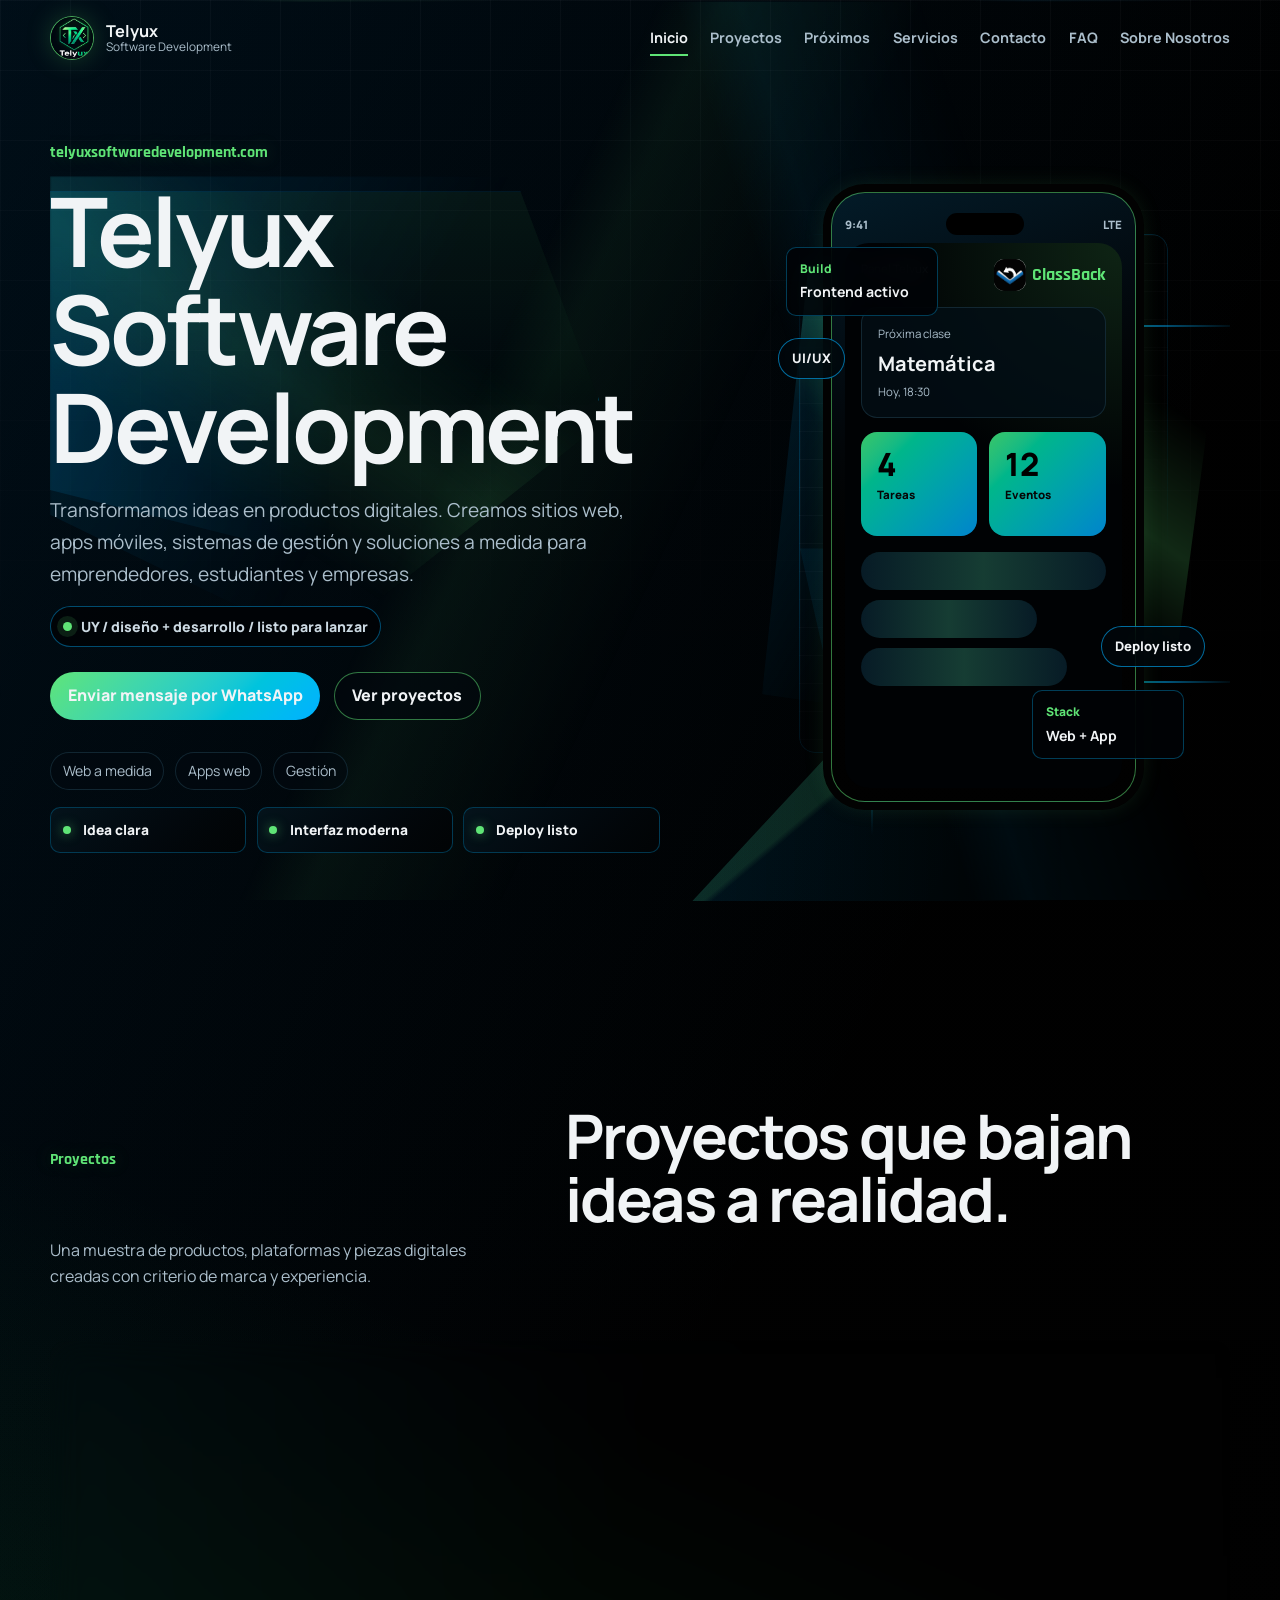
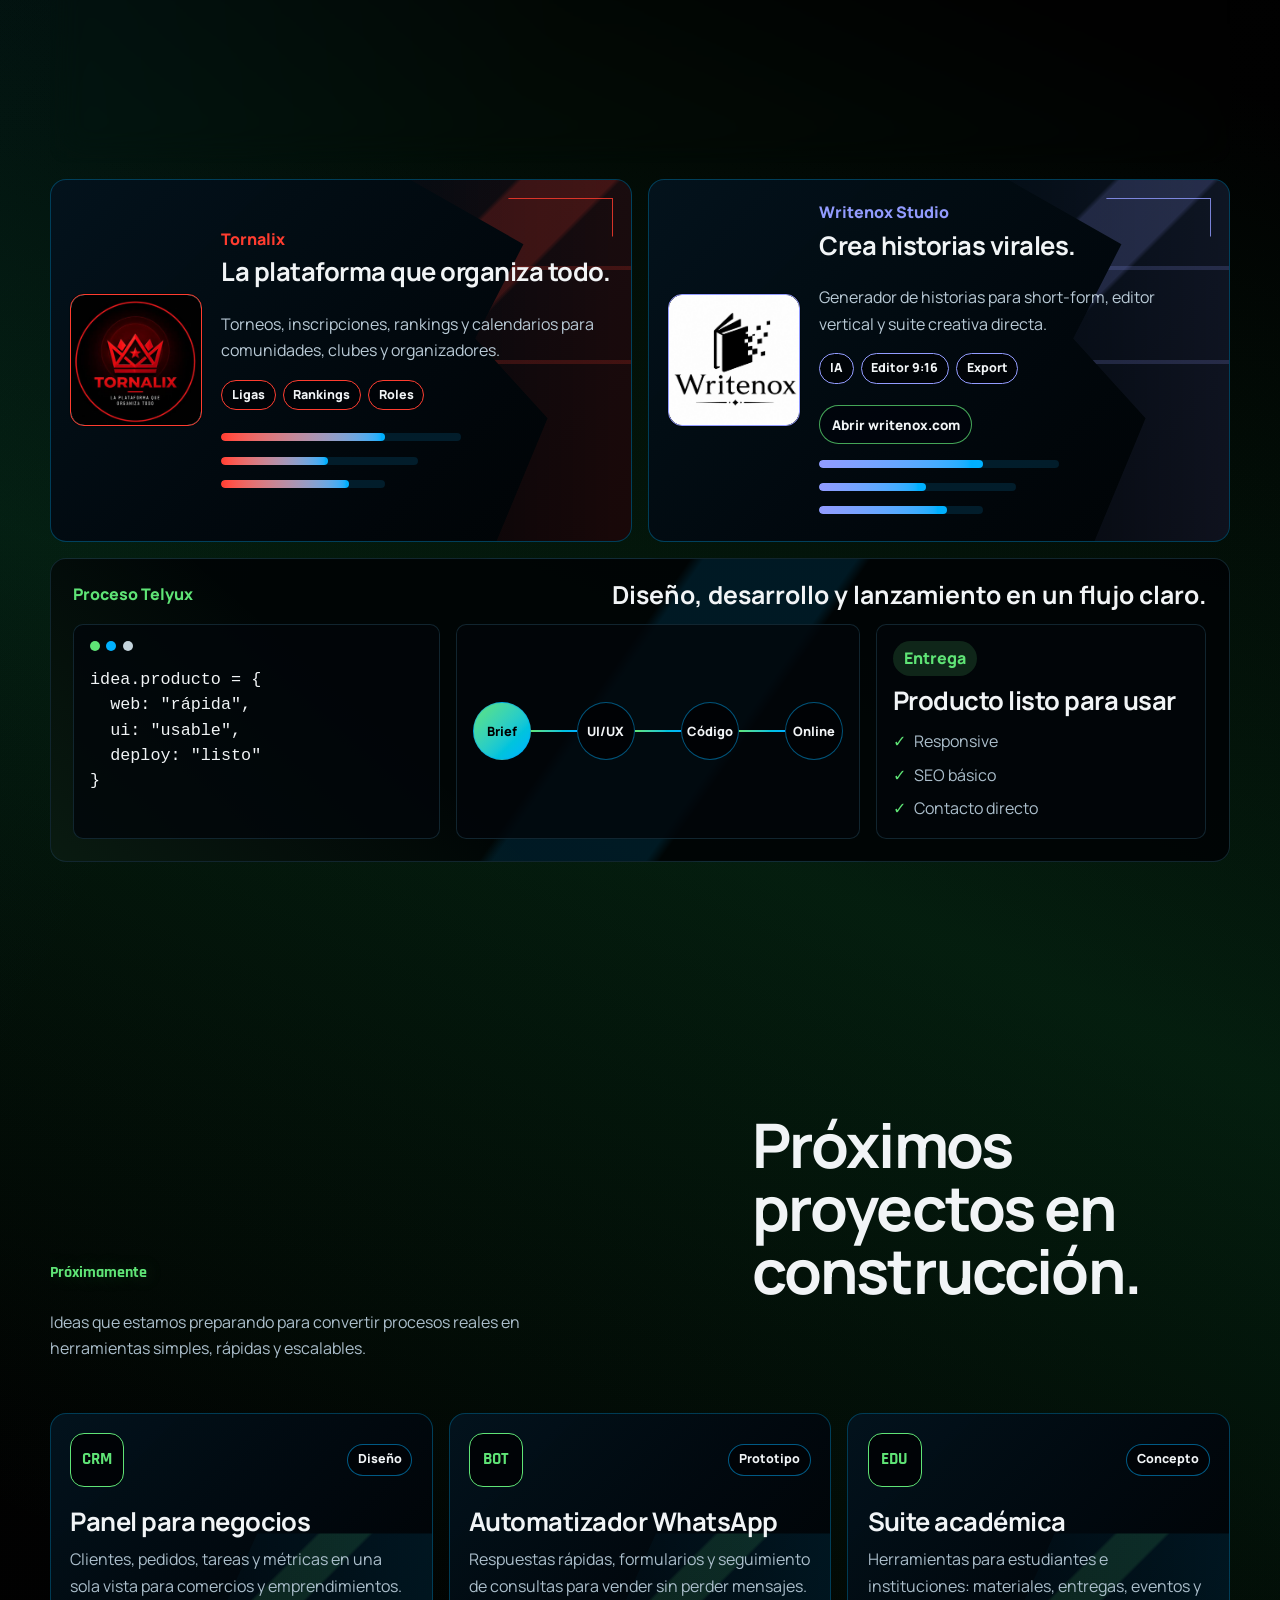
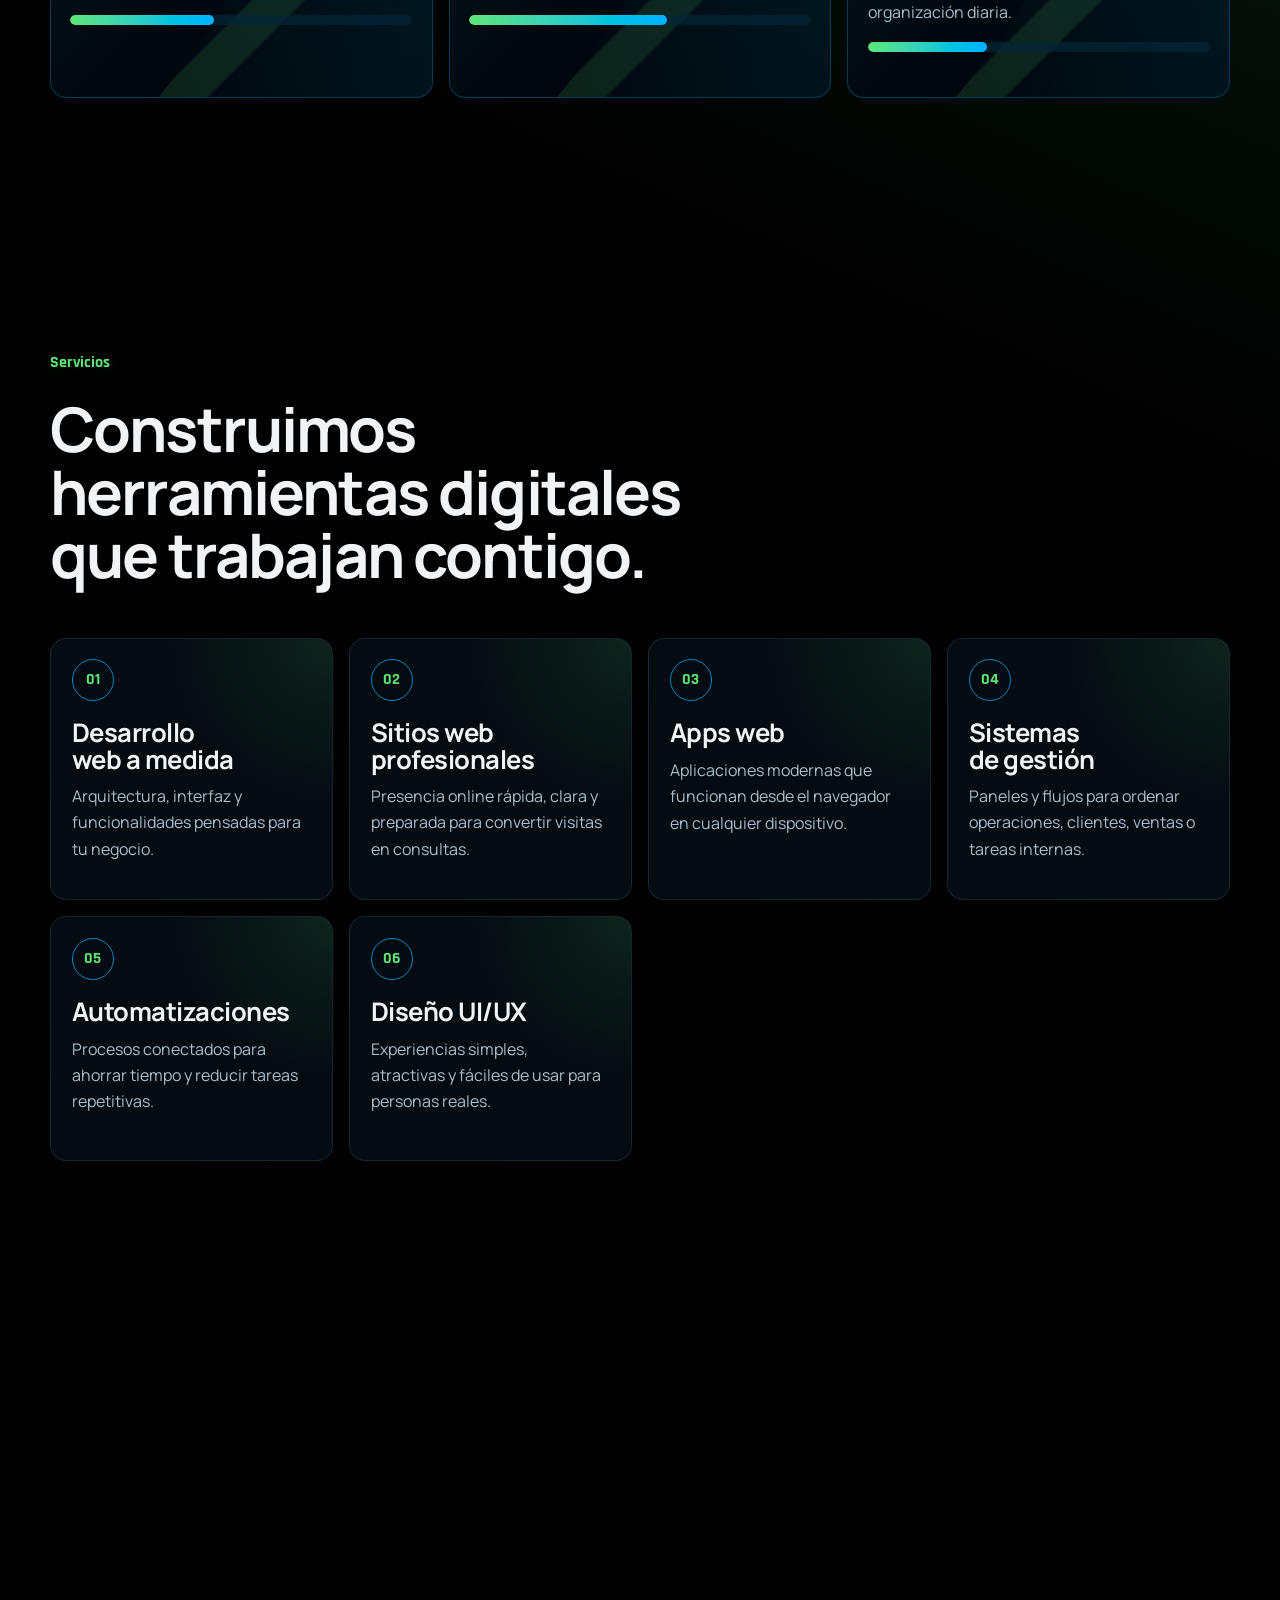
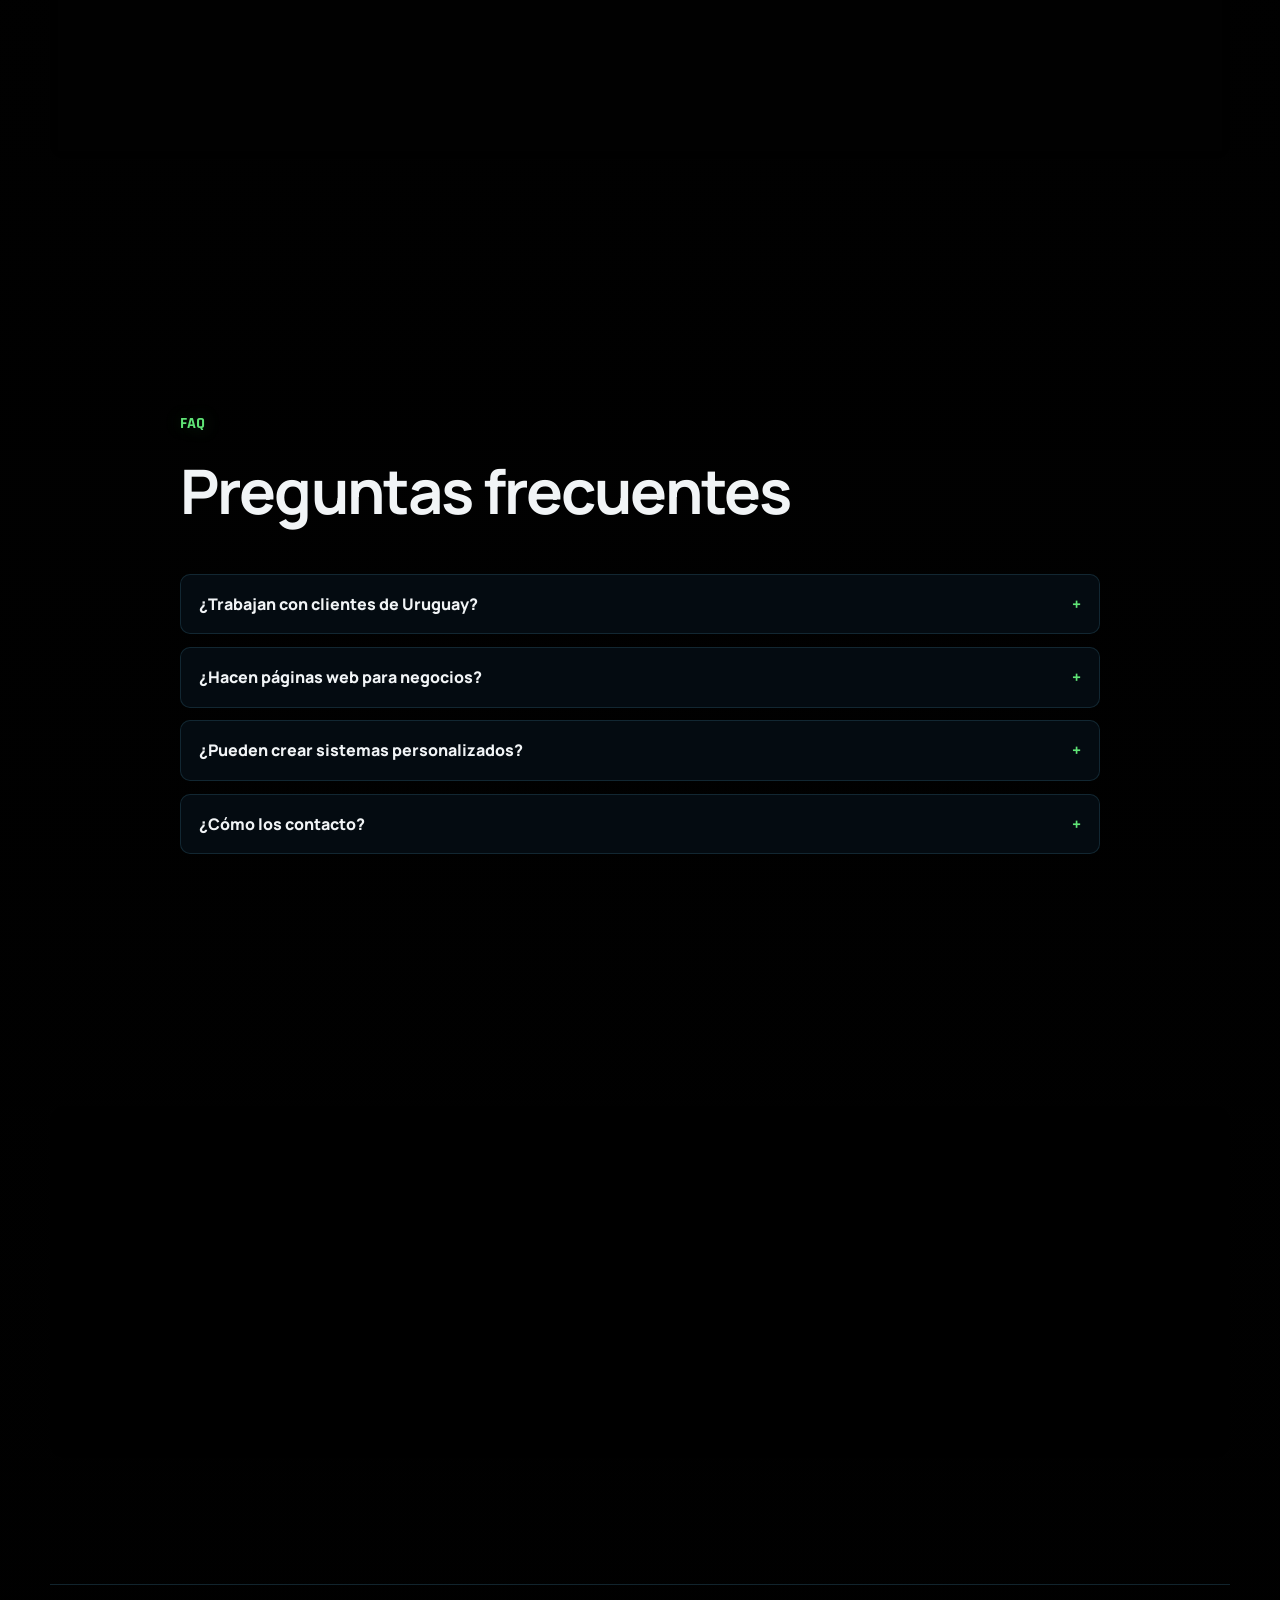
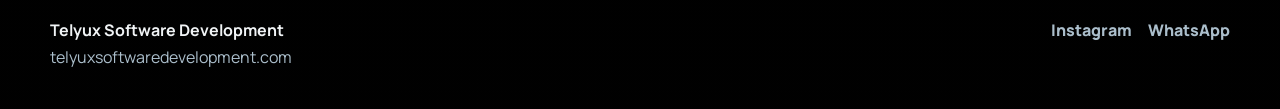
==== commit 9cbcdfbe: "Cambios 2" ====
--- a/index.html
+++ b/index.html
@@ -54,7 +54,7 @@
       <section class="hero section-shell" id="inicio">
         <div class="hero-grid">
           <div class="hero-copy reveal">
-            <p class="signal-label">telyuxsoftwaredevelopment.uy</p>
+            <p class="signal-label">telyuxsoftwaredevelopment.com</p>
             <h1>Telyux Software Development</h1>
             <p class="hero-lede">
               Transformamos ideas en productos digitales. Creamos sitios web, apps móviles, sistemas de gestión y
@@ -199,7 +199,7 @@
             <div class="portfolio-copy">
               <span>Writenox Studio</span>
               <h3>Crea historias virales.</h3>
-              <p>Generador IA, editor vertical y suite creativa para contenido 9:16 con exportación directa.</p>
+              <p>Generador de historias para short-form, editor vertical y suite creativa directa.</p>
               <div class="product-pills" aria-label="Funciones de Writenox">
                 <span>IA</span>
                 <span>Editor 9:16</span>
@@ -366,7 +366,7 @@
           </details>
           <details>
             <summary>¿Cómo los contacto?</summary>
-            <p>Podés escribir por WhatsApp al 598 93 479 366 o por Instagram como telyuxsoftwaredevelopment.uy.</p>
+            <p>Podés escribir por WhatsApp al 598 93 479 366 o por Instagram como telyuxsoftwaredevelopment.com.</p>
           </details>
         </div>
       </section>
@@ -383,8 +383,8 @@
               Enviar mensaje por WhatsApp
             </a>
             <a class="contact-link" href="https://wa.me/59893479366" target="_blank" rel="noopener">WhatsApp: 598 93 479 366</a>
-            <a class="contact-link" href="https://www.instagram.com/telyuxsoftwaredevelopment.uy/" target="_blank" rel="noopener">
-              Instagram: telyuxsoftwaredevelopment.uy
+            <a class="contact-link" href="https://www.instagram.com/telyuxsoftwaredevelopment.com/" target="_blank" rel="noopener">
+              Instagram: telyuxsoftwaredevelopment.com
             </a>
           </div>
         </div>
@@ -394,10 +394,10 @@
     <footer class="footer">
       <div>
         <strong>Telyux Software Development</strong>
-        <span>telyuxsoftwaredevelopment.uy</span>
+        <span>telyuxsoftwaredevelopment.com</span>
       </div>
       <div class="footer-links">
-        <a href="https://www.instagram.com/telyuxsoftwaredevelopment.uy/" target="_blank" rel="noopener">Instagram</a>
+        <a href="https://www.instagram.com/telyuxsoftwaredevelopment.com/" target="_blank" rel="noopener">Instagram</a>
         <a href="https://wa.me/59893479366" target="_blank" rel="noopener">WhatsApp</a>
       </div>
     </footer>
